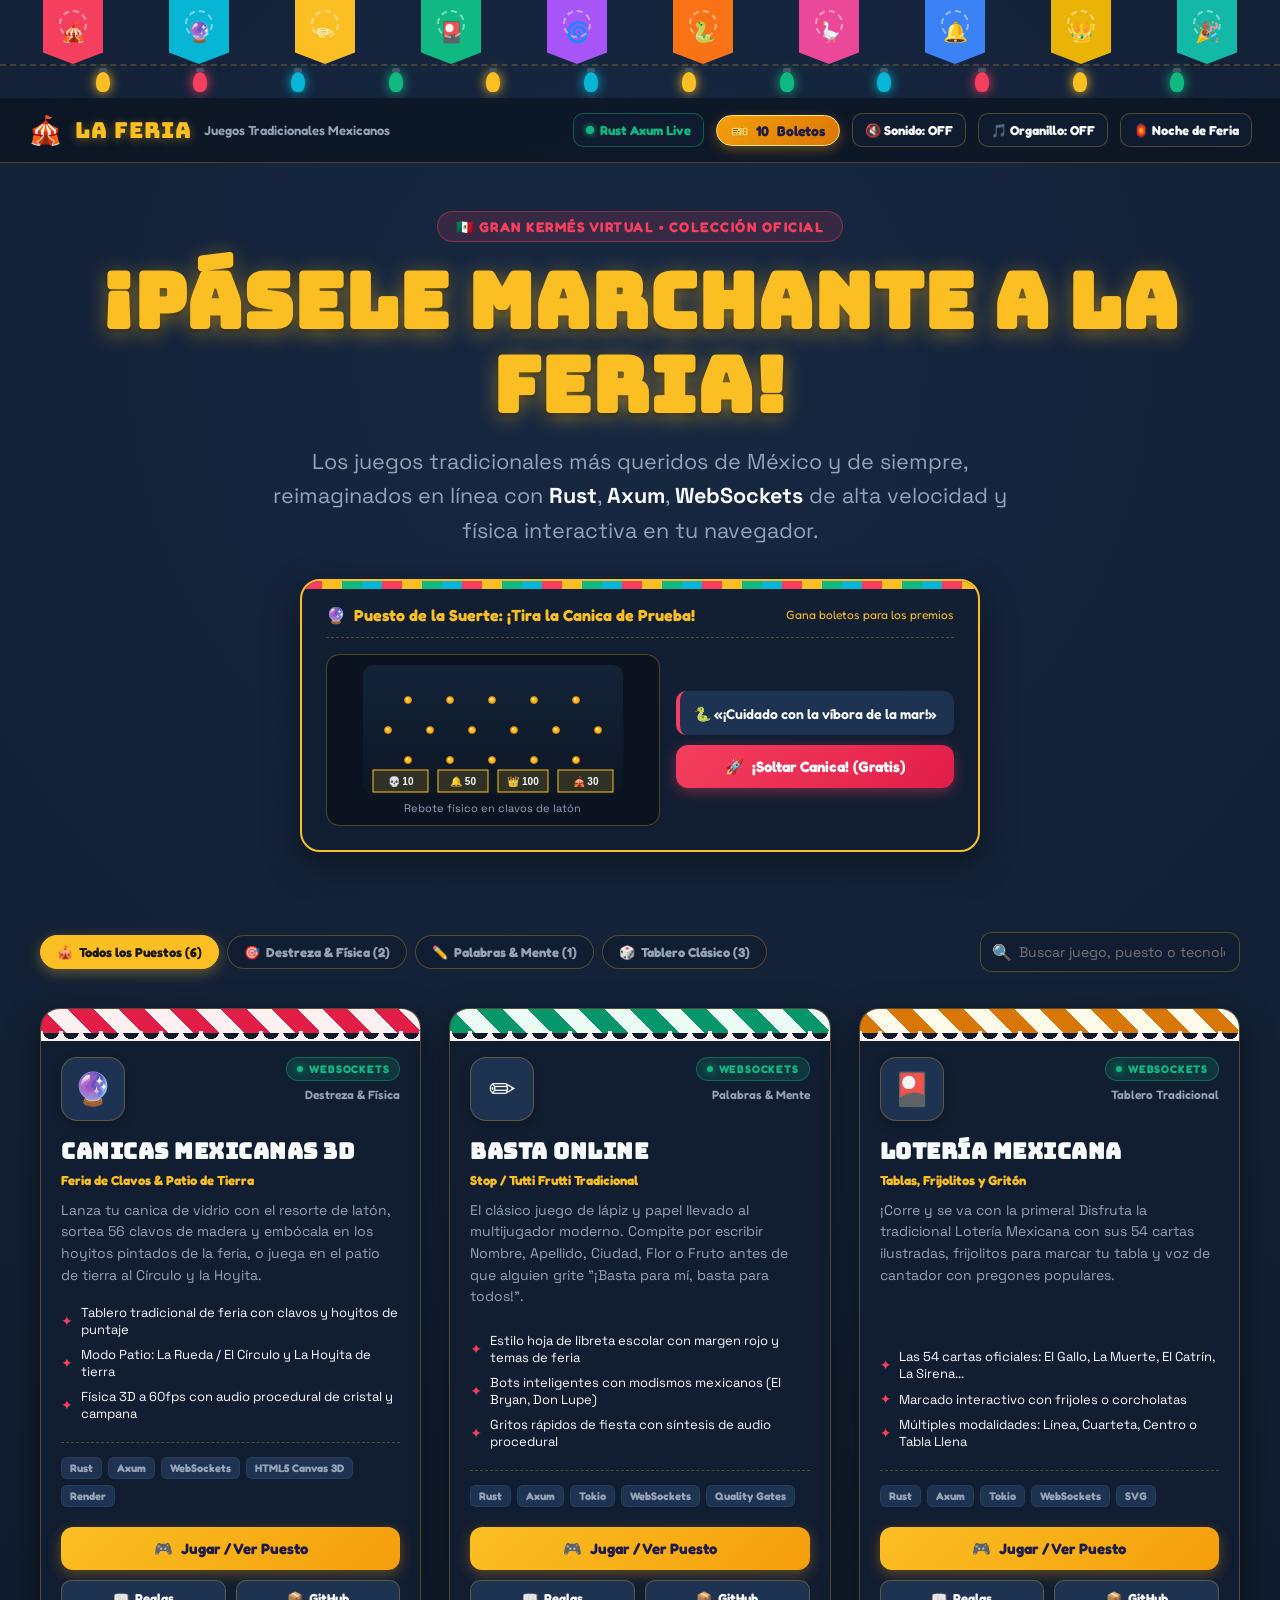
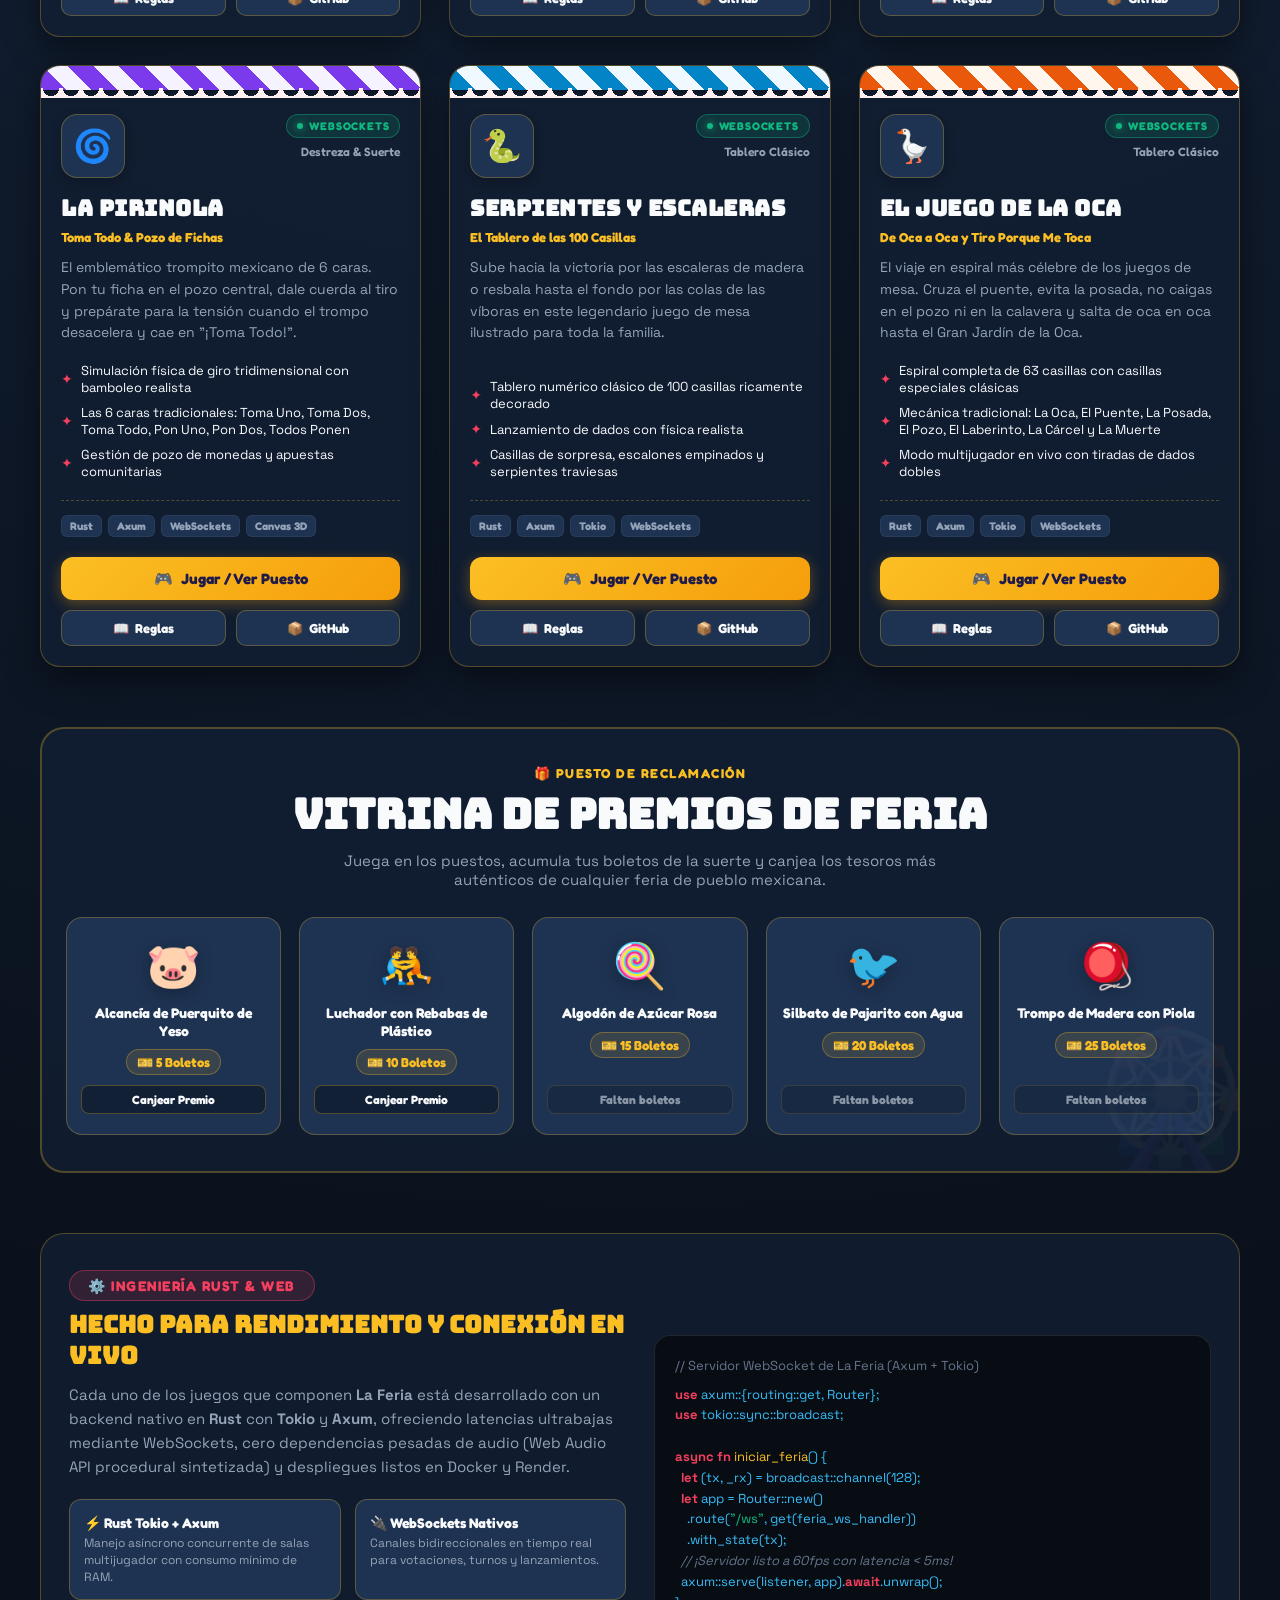
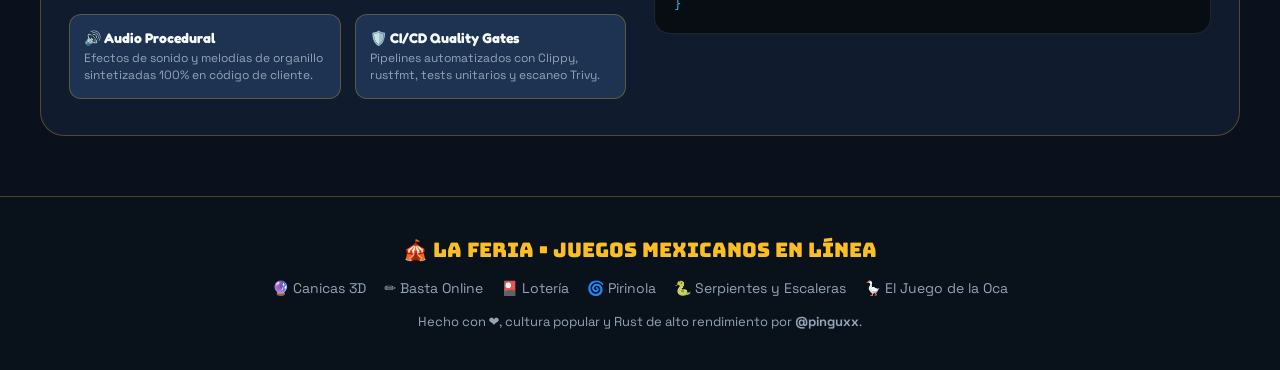
==== public/index.html @ 896f5329 "feat: migrate entire stack to pure Rust (Axum, Tokio, WebSockets) with native bundler, Dockerfile an" ====
<!DOCTYPE html>
<html lang="es" data-theme="noche">
<head>
  <meta charset="UTF-8" />
  <meta name="viewport" content="width=device-width, initial-scale=1.0, maximum-scale=5.0" />
  <meta name="theme-color" content="#0a111c" />
  <meta name="description" content="🎪 La Feria • Colección de juegos tradicionales mexicanos multijugador en línea en Rust y WebSockets: Canicas 3D, Basta Online, Lotería Mexicana, Pirinola, Serpientes y Escaleras y El Juego de la Oca." />
  <title>🎪 La Feria • Juegos Tradicionales Mexicanos Online</title>

  <link rel="preconnect" href="https://fonts.googleapis.com" />
  <link rel="preconnect" href="https://fonts.gstatic.com" crossorigin />
  <link href="https://fonts.googleapis.com/css2?family=Bungee&family=Fredoka:wght@400;500;600;700;800&family=Space+Grotesk:wght@400;500;700&display=swap" rel="stylesheet" />
  <link rel="stylesheet" href="styles.css" />
</head>
<body>

  <!-- Festive Papel Picado Garland -->
  <div class="papel-garland" aria-hidden="true">
    <div class="papel-flag">🎪</div>
    <div class="papel-flag">🔮</div>
    <div class="papel-flag">✏️</div>
    <div class="papel-flag">🎴</div>
    <div class="papel-flag">🌀</div>
    <div class="papel-flag">🐍</div>
    <div class="papel-flag">🪿</div>
    <div class="papel-flag">🔔</div>
    <div class="papel-flag">👑</div>
    <div class="papel-flag">🎉</div>
  </div>

  <!-- Fairground String Lights -->
  <div class="lights-string" aria-hidden="true">
    <div class="light-bulb"></div>
    <div class="light-bulb"></div>
    <div class="light-bulb"></div>
    <div class="light-bulb"></div>
    <div class="light-bulb"></div>
    <div class="light-bulb"></div>
    <div class="light-bulb"></div>
    <div class="light-bulb"></div>
    <div class="light-bulb"></div>
    <div class="light-bulb"></div>
    <div class="light-bulb"></div>
    <div class="light-bulb"></div>
  </div>

  <!-- Navigation Bar -->
  <header class="top-nav">
    <a href="#" class="nav-brand">
      <span class="nav-logo-icon">🎪</span>
      <span class="nav-brand-text">LA FERIA</span>
      <span class="nav-tagline">Juegos Tradicionales Mexicanos</span>
    </a>

    <div class="nav-controls">
      <div class="btn-control" id="activeVisitorsBadge" style="border-color: rgba(16, 185, 129, 0.4); color: var(--accent-green); cursor: default;">
        <span style="display:inline-block; width:8px; height:8px; border-radius:50%; background:var(--accent-green); box-shadow:0 0 6px var(--accent-green);"></span>
        <span id="activeVisitorsText">Rust Axum Live</span>
      </div>
      <div class="ticket-badge" id="navTickets" title="Tus boletos ganados en la feria">
        🎫 <span id="ticketCount">10</span> Boletos
      </div>
      <button class="btn-control" id="btnAudioToggle" title="Activar/Desactivar efectos de sonido">
        🔇 Sonido: OFF
      </button>
      <button class="btn-control" id="btnMusicToggle" title="Tocar música de organillo de feria">
        🎵 Organillo: OFF
      </button>
      <button class="btn-control" id="btnThemeToggle" title="Cambiar tema visual">
        🏮 Noche de Feria
      </button>
    </div>
  </header>

  <!-- Main Content Container -->
  <main class="container">

    <!-- Hero Section -->
    <section class="hero">
      <div class="hero-tag">🇲🇽 Gran Kermés Virtual • Colección Oficial</div>
      <h1 class="hero-title">¡PÁSELE MARCHANTE A LA FERIA!</h1>
      <p class="hero-subtitle">
        Los juegos tradicionales más queridos de México y de siempre, reimaginados en línea con <strong>Rust</strong>, <strong>Axum</strong>, <strong>WebSockets</strong> de alta velocidad y física interactiva en tu navegador.
      </p>

      <!-- Interactive Mini-Booth Widget -->
      <div class="hero-mini-booth">
        <div class="mini-booth-header">
          <div class="mini-booth-title">
            <span>🔮</span> Puesto de la Suerte: ¡Tira la Canica de Prueba!
          </div>
          <div style="font-family: var(--font-accent); font-size: 12px; color: var(--accent-gold);">
            Gana boletos para los premios
          </div>
        </div>

        <div class="mini-booth-content">
          <div class="mini-canvas-container">
            <canvas id="miniFeriaCanvas" width="260" height="130"></canvas>
            <div style="font-size: 11px; color: var(--text-muted); margin-top: 6px;">
              Rebote físico en clavos de latón
            </div>
          </div>

          <div class="mini-booth-actions">
            <div class="mini-booth-phrase" id="miniBoothPhrase">
              🎪 «¡Pásele marchante, pásele a probar suerte!»
            </div>
            <button class="btn-launch-mini" id="btnLaunchMini">
              <span>🚀</span> ¡Soltar Canica! (Gratis)
            </button>
          </div>
        </div>
      </div>
    </section>

    <!-- Filters & Search Section -->
    <section class="filter-section" aria-label="Filtros de juegos">
      <div class="filter-pills">
        <button class="filter-btn active" data-filter="all">
          <span>🎪</span> Todos los Puestos (6)
        </button>
        <button class="filter-btn" data-filter="destreza">
          <span>🎯</span> Destreza & Física (2)
        </button>
        <button class="filter-btn" data-filter="palabras">
          <span>✏️</span> Palabras & Mente (1)
        </button>
        <button class="filter-btn" data-filter="tablero">
          <span>🎲</span> Tablero Clásico (3)
        </button>
      </div>

      <div class="search-box">
        <span class="search-icon">🔍</span>
        <input type="text" id="searchInput" class="search-input" placeholder="Buscar juego, puesto o tecnología..." />
      </div>
    </section>

    <!-- Booths Grid (The 6 Games) -->
    <section id="boothsGrid" class="booths-grid" aria-label="Catálogo de juegos de la feria">
      <!-- Injected by app.js -->
    </section>

    <!-- Prizes Showcase (Vitrina de Premios de la Feria) -->
    <section class="prizes-section" aria-label="Vitrina de premios">
      <div class="section-header">
        <div class="section-tag">🎁 Puesto de Reclamación</div>
        <h2 class="section-title">VITRINA DE PREMIOS DE FERIA</h2>
        <p class="section-desc">
          Juega en los puestos, acumula tus boletos de la suerte y canjea los tesoros más auténticos de cualquier feria de pueblo mexicana.
        </p>
      </div>

      <div id="prizesGrid" class="prizes-grid">
        <!-- Injected by app.js -->
      </div>
    </section>

    <!-- Architecture & Open Source Showcase -->
    <section class="architecture-section" aria-label="Arquitectura de software">
      <div class="arch-info">
        <div class="hero-tag" style="margin-bottom: 8px;">⚙️ Ingeniería Rust & Web</div>
        <h3>Hecho para Rendimiento y Conexión en Vivo</h3>
        <p>
          Cada uno de los juegos que componen <strong>La Feria</strong> está desarrollado con un backend nativo en <strong>Rust</strong> con <strong>Tokio</strong> y <strong>Axum</strong>, ofreciendo latencias ultrabajas mediante WebSockets, cero dependencias pesadas de audio (Web Audio API procedural sintetizada) y despliegues listos en Docker y Render.
        </p>
        <div class="arch-highlights">
          <div class="arch-item">
            <div class="arch-item-title">⚡ Rust Tokio + Axum</div>
            <div class="arch-item-desc">Manejo asíncrono concurrente de salas multijugador con consumo mínimo de RAM.</div>
          </div>
          <div class="arch-item">
            <div class="arch-item-title">🔌 WebSockets Nativos</div>
            <div class="arch-item-desc">Canales bidireccionales en tiempo real para votaciones, turnos y lanzamientos.</div>
          </div>
          <div class="arch-item">
            <div class="arch-item-title">🔊 Audio Procedural</div>
            <div class="arch-item-desc">Efectos de sonido y melodías de organillo sintetizadas 100% en código de cliente.</div>
          </div>
          <div class="arch-item">
            <div class="arch-item-title">🛡️ CI/CD Quality Gates</div>
            <div class="arch-item-desc">Pipelines automatizados con Clippy, rustfmt, tests unitarios y escaneo Trivy.</div>
          </div>
        </div>
      </div>

      <div class="arch-code-preview">
        <div style="color: #64748b; margin-bottom: 8px;">// Servidor WebSocket de La Feria (Axum + Tokio)</div>
        <div><span class="code-keyword">use</span> axum::{routing::get, Router};</div>
        <div><span class="code-keyword">use</span> tokio::sync::broadcast;</div>
        <br />
        <div><span class="code-keyword">async fn</span> <span class="code-fn">iniciar_feria</span>() {</div>
        <div>&nbsp;&nbsp;<span class="code-keyword">let</span> (tx, _rx) = broadcast::channel(128);</div>
        <div>&nbsp;&nbsp;<span class="code-keyword">let</span> app = Router::new()</div>
        <div>&nbsp;&nbsp;&nbsp;&nbsp;.route(<span class="code-string">"/ws"</span>, get(feria_ws_handler))</div>
        <div>&nbsp;&nbsp;&nbsp;&nbsp;.with_state(tx);</div>
        <div>&nbsp;&nbsp;<span class="code-comment">// ¡Servidor listo a 60fps con latencia &lt; 5ms!</span></div>
        <div>&nbsp;&nbsp;axum::serve(listener, app).<span class="code-keyword">await</span>.unwrap();</div>
        <div>}</div>
      </div>
    </section>

  </main>

  <!-- Modal for Rules and Details -->
  <div class="modal-overlay" id="gameModalOverlay" role="dialog" aria-modal="true">
    <div class="modal-container">
      <button class="modal-close-btn" id="modalCloseBtn" aria-label="Cerrar ventana">✕</button>
      <div class="modal-content" id="modalContent">
        <!-- Injected dynamically -->
      </div>
    </div>
  </div>

  <!-- Footer -->
  <footer>
    <div class="footer-content">
      <div class="footer-brand">🎪 LA FERIA • JUEGOS MEXICANOS EN LÍNEA</div>
      <div class="footer-links">
        <a href="https://github.com/pinguxx/canicas" class="footer-link" target="_blank" rel="noopener noreferrer">🔮 Canicas 3D</a>
        <a href="https://github.com/pinguxx/basta" class="footer-link" target="_blank" rel="noopener noreferrer">✏️ Basta Online</a>
        <a href="https://github.com/pinguxx/loteria" class="footer-link" target="_blank" rel="noopener noreferrer">🎴 Lotería</a>
        <a href="https://github.com/pinguxx/pirinola" class="footer-link" target="_blank" rel="noopener noreferrer">🌀 Pirinola</a>
        <a href="https://github.com/pinguxx/shoots_ladders" class="footer-link" target="_blank" rel="noopener noreferrer">🐍 Serpientes y Escaleras</a>
        <a href="https://github.com/pinguxx/oca" class="footer-link" target="_blank" rel="noopener noreferrer">🪿 El Juego de la Oca</a>
      </div>
      <div class="footer-copy">
        Hecho con ❤️, cultura popular y Rust de alto rendimiento por <strong>@pinguxx</strong>.
      </div>
    </div>
  </footer>

  <script src="app.js"></script>
</body>
</html>
---- public/styles.css ----
/* ========================================================================== */
/* 🎪 LA FERIA • JUEGOS TRADICIONALES MEXICANOS • DESIGN SYSTEM               */
/* ========================================================================== */

@import url('https://fonts.googleapis.com/css2?family=Bungee&family=Fredoka:wght@400;500;600;700;800&family=Space+Grotesk:wght@400;500;700&display=swap');

:root,
html[data-theme="noche"] {
  --bg-main: #0a111c;
  --bg-gradient: radial-gradient(circle at 50% 10%, #172842 0%, #0a111c 80%);
  --bg-card: rgba(18, 30, 49, 0.88);
  --bg-card-hover: rgba(26, 43, 70, 0.95);
  --bg-elevated: #1e3352;
  --bg-booth-roof: repeating-linear-gradient(45deg, #e11d48, #e11d48 18px, #fff1f2 18px, #fff1f2 36px);
  --border-card: rgba(251, 191, 36, 0.28);
  --border-bright: #fbbf24;
  --text-main: #f8fafc;
  --text-muted: #94a3b8;
  --text-inverse: #0f172a;
  --accent-gold: #fbbf24;
  --accent-rose: #f43f5e;
  --accent-cyan: #06b6d4;
  --accent-green: #10b981;
  --accent-orange: #f97316;
  --accent-purple: #a855f7;
  --shadow-bulb: 0 0 16px rgba(251, 191, 36, 0.65);
  --shadow-card: 0 12px 36px rgba(0, 0, 0, 0.45);
  --shadow-card-hover: 0 20px 48px rgba(251, 191, 36, 0.25);
  --font-display: 'Bungee', cursive, sans-serif;
  --font-accent: 'Fredoka', sans-serif;
  --font-body: 'Space Grotesk', system-ui, -apple-system, sans-serif;
}

html[data-theme="dia"] {
  --bg-main: #fcf9f2;
  --bg-gradient: radial-gradient(circle at 50% 10%, #fff7ed 0%, #fcf9f2 80%);
  --bg-card: rgba(255, 255, 255, 0.94);
  --bg-card-hover: #ffffff;
  --bg-elevated: #f4ede0;
  --border-card: rgba(234, 88, 12, 0.25);
  --border-bright: #ea580c;
  --text-main: #1e293b;
  --text-muted: #64748b;
  --text-inverse: #f8fafc;
  --accent-gold: #d97706;
  --accent-rose: #e11d48;
  --accent-cyan: #0891b2;
  --accent-green: #059669;
  --accent-orange: #ea580c;
  --accent-purple: #9333ea;
  --shadow-bulb: 0 0 12px rgba(234, 88, 12, 0.4);
  --shadow-card: 0 10px 30px rgba(0, 0, 0, 0.08);
  --shadow-card-hover: 0 18px 40px rgba(234, 88, 12, 0.18);
}

html[data-theme="talavera"] {
  --bg-main: #061325;
  --bg-gradient: radial-gradient(circle at 50% 10%, #0d2850 0%, #061325 80%);
  --bg-card: rgba(10, 29, 58, 0.92);
  --bg-card-hover: rgba(16, 44, 86, 0.96);
  --bg-elevated: #163c72;
  --bg-booth-roof: repeating-linear-gradient(45deg, #1d4ed8, #1d4ed8 18px, #eff6ff 18px, #eff6ff 36px);
  --border-card: rgba(96, 165, 250, 0.35);
  --border-bright: #60a5fa;
  --text-main: #eff6ff;
  --text-muted: #93c5fd;
  --text-inverse: #0b192c;
  --accent-gold: #f59e0b;
  --accent-rose: #f43f5e;
  --accent-cyan: #38bdf8;
  --accent-green: #34d399;
  --accent-orange: #fb923c;
  --accent-purple: #c084fc;
  --shadow-bulb: 0 0 16px rgba(56, 189, 248, 0.6);
  --shadow-card: 0 12px 36px rgba(0, 0, 0, 0.55);
  --shadow-card-hover: 0 20px 48px rgba(56, 189, 248, 0.3);
}

/* Base Styles */
* {
  box-sizing: border-box;
  margin: 0;
  padding: 0;
}

body {
  background: var(--bg-main);
  background-image: var(--bg-gradient);
  color: var(--text-main);
  font-family: var(--font-body);
  min-height: 100vh;
  overflow-x: hidden;
  position: relative;
  transition: background 0.35s ease, color 0.35s ease;
}

/* Papel Picado Garland */
.papel-garland {
  display: flex;
  justify-content: space-around;
  width: 100%;
  overflow: hidden;
  position: relative;
  padding: 0 10px;
  background: transparent;
  z-index: 30;
  border-bottom: 2px dashed rgba(251, 191, 36, 0.2);
}

.papel-flag {
  width: 60px;
  height: 64px;
  clip-path: polygon(0 0, 100% 0, 100% 82%, 50% 100%, 0 82%);
  display: flex;
  align-items: center;
  justify-content: center;
  font-size: 20px;
  box-shadow: 0 4px 10px rgba(0, 0, 0, 0.25);
  transform-origin: top center;
  animation: papelSway 4s ease-in-out infinite alternate;
  position: relative;
}

.papel-flag::after {
  content: '';
  position: absolute;
  top: 10px;
  width: 24px;
  height: 24px;
  border: 2px dashed rgba(255, 255, 255, 0.45);
  border-radius: 50%;
}

.papel-flag:nth-child(1) { background: #f43f5e; animation-delay: 0.1s; }
.papel-flag:nth-child(2) { background: #06b6d4; animation-delay: 0.5s; }
.papel-flag:nth-child(3) { background: #fbbf24; animation-delay: 0.9s; }
.papel-flag:nth-child(4) { background: #10b981; animation-delay: 0.3s; }
.papel-flag:nth-child(5) { background: #a855f7; animation-delay: 0.7s; }
.papel-flag:nth-child(6) { background: #f97316; animation-delay: 0.2s; }
.papel-flag:nth-child(7) { background: #ec4899; animation-delay: 0.6s; }
.papel-flag:nth-child(8) { background: #3b82f6; animation-delay: 1.0s; }
.papel-flag:nth-child(9) { background: #eab308; animation-delay: 0.4s; }
.papel-flag:nth-child(10) { background: #14b8a6; animation-delay: 0.8s; }

@keyframes papelSway {
  0% { transform: rotate(-5deg); }
  50% { transform: rotate(4deg); }
  100% { transform: rotate(-3deg); }
}

/* Lightbulbs String */
.lights-string {
  display: flex;
  justify-content: space-evenly;
  padding: 6px 12px;
  position: relative;
  z-index: 25;
}

.light-bulb {
  width: 14px;
  height: 20px;
  border-radius: 50% 50% 40% 40%;
  position: relative;
  animation: bulbTwinkle 2.5s infinite alternate;
}

.light-bulb::before {
  content: '';
  position: absolute;
  top: -4px;
  left: 3px;
  width: 8px;
  height: 4px;
  background: #475569;
  border-radius: 2px 2px 0 0;
}

.light-bulb:nth-child(odd) {
  background: #fbbf24;
  box-shadow: 0 0 12px #fbbf24;
  animation-delay: 0.2s;
}

.light-bulb:nth-child(even) {
  background: #f43f5e;
  box-shadow: 0 0 12px #f43f5e;
  animation-delay: 0.8s;
}

.light-bulb:nth-child(3n) {
  background: #06b6d4;
  box-shadow: 0 0 12px #06b6d4;
  animation-delay: 1.4s;
}

.light-bulb:nth-child(4n) {
  background: #10b981;
  box-shadow: 0 0 12px #10b981;
  animation-delay: 0.5s;
}

@keyframes bulbTwinkle {
  0%, 100% { opacity: 0.95; filter: brightness(1.2); }
  50% { opacity: 0.65; filter: brightness(0.85); }
}

/* Top Navigation Bar */
.top-nav {
  display: flex;
  align-items: center;
  justify-content: space-between;
  padding: 14px 28px;
  background: rgba(10, 17, 28, 0.65);
  backdrop-filter: blur(14px);
  position: sticky;
  top: 0;
  z-index: 100;
  border-bottom: 1px solid var(--border-card);
}

.nav-brand {
  display: flex;
  align-items: center;
  gap: 12px;
  text-decoration: none;
  color: inherit;
}

.nav-logo-icon {
  font-size: 28px;
  animation: bounceLogo 3s ease infinite;
}

@keyframes bounceLogo {
  0%, 100% { transform: translateY(0); }
  50% { transform: translateY(-3px); }
}

.nav-brand-text {
  font-family: var(--font-display);
  font-size: 22px;
  letter-spacing: 1px;
  color: var(--accent-gold);
  text-shadow: 0 2px 10px rgba(251, 191, 36, 0.4);
}

.nav-tagline {
  font-family: var(--font-accent);
  font-size: 13px;
  font-weight: 600;
  color: var(--text-muted);
  display: none;
}

@media (min-width: 768px) {
  .nav-tagline { display: inline-block; }
}

.nav-controls {
  display: flex;
  align-items: center;
  gap: 12px;
}

/* Tickets Counter Badge */
.ticket-badge {
  display: inline-flex;
  align-items: center;
  gap: 8px;
  background: linear-gradient(135deg, #f59e0b, #d97706);
  color: #1e1b4b;
  font-family: var(--font-accent);
  font-weight: 800;
  font-size: 14px;
  padding: 6px 14px;
  border-radius: 9999px;
  box-shadow: 0 4px 12px rgba(245, 158, 11, 0.35);
  cursor: pointer;
  user-select: none;
  transition: transform 0.2s, box-shadow 0.2s;
  border: 1px solid #fde68a;
}

.ticket-badge:hover {
  transform: scale(1.05);
  box-shadow: 0 6px 16px rgba(245, 158, 11, 0.55);
}

.ticket-badge:active {
  transform: scale(0.96);
}

/* Sound and Theme Buttons */
.btn-control {
  background: var(--bg-card);
  border: 1px solid var(--border-card);
  color: var(--text-main);
  padding: 8px 12px;
  border-radius: 10px;
  cursor: pointer;
  display: flex;
  align-items: center;
  gap: 6px;
  font-family: var(--font-accent);
  font-size: 13px;
  font-weight: 700;
  transition: all 0.2s;
}

.btn-control:hover {
  background: var(--bg-elevated);
  border-color: var(--border-bright);
  color: var(--accent-gold);
}

/* Container */
.container {
  max-width: 1240px;
  margin: 0 auto;
  padding: 0 20px;
}

/* Hero Section */
.hero {
  padding: 48px 20px 40px;
  text-align: center;
  position: relative;
}

.hero-tag {
  display: inline-flex;
  align-items: center;
  gap: 8px;
  background: rgba(244, 63, 94, 0.15);
  border: 1px solid rgba(244, 63, 94, 0.4);
  color: var(--accent-rose);
  font-family: var(--font-accent);
  font-weight: 700;
  font-size: 14px;
  text-transform: uppercase;
  letter-spacing: 1.5px;
  padding: 6px 18px;
  border-radius: 999px;
  margin-bottom: 18px;
}

.hero-title {
  font-family: var(--font-display);
  font-size: clamp(2.4rem, 6vw, 4.8rem);
  line-height: 1.1;
  color: var(--accent-gold);
  text-shadow: 0 4px 20px rgba(251, 191, 36, 0.45), 0 2px 4px rgba(0,0,0,0.8);
  margin-bottom: 16px;
  letter-spacing: 1px;
}

.hero-subtitle {
  font-size: clamp(1.05rem, 2vw, 1.35rem);
  color: var(--text-muted);
  max-width: 760px;
  margin: 0 auto 30px;
  line-height: 1.6;
}

.hero-subtitle strong {
  color: var(--text-main);
}

/* Quick Action / Mini-Booth Hero Widget */
.hero-mini-booth {
  background: var(--bg-card);
  border: 2px solid var(--border-bright);
  border-radius: 20px;
  max-width: 680px;
  margin: 0 auto 40px;
  padding: 24px;
  box-shadow: var(--shadow-card);
  position: relative;
  overflow: hidden;
}

.hero-mini-booth::before {
  content: '';
  position: absolute;
  top: 0;
  left: 0;
  right: 0;
  height: 8px;
  background: repeating-linear-gradient(90deg, #f43f5e, #f43f5e 20px, #fbbf24 20px, #fbbf24 40px, #10b981 40px, #10b981 60px, #06b6d4 60px, #06b6d4 80px);
}

.mini-booth-header {
  display: flex;
  align-items: center;
  justify-content: space-between;
  margin-bottom: 16px;
  padding-bottom: 12px;
  border-bottom: 1px dashed var(--border-card);
}

.mini-booth-title {
  font-family: var(--font-accent);
  font-size: 16px;
  font-weight: 800;
  color: var(--accent-gold);
  display: flex;
  align-items: center;
  gap: 8px;
}

.mini-booth-content {
  display: grid;
  grid-template-columns: 1fr;
  gap: 16px;
  align-items: center;
}

@media (min-width: 640px) {
  .mini-booth-content {
    grid-template-columns: 1.2fr 1fr;
  }
}

.mini-canvas-container {
  background: rgba(0, 0, 0, 0.35);
  border-radius: 14px;
  padding: 10px;
  border: 1px solid var(--border-card);
  position: relative;
  display: flex;
  flex-direction: column;
  align-items: center;
}

#miniFeriaCanvas {
  background: #0f172a;
  border-radius: 10px;
  box-shadow: inset 0 2px 8px rgba(0, 0, 0, 0.6);
  width: 100%;
  max-width: 260px;
  height: 130px;
}

.mini-booth-actions {
  display: flex;
  flex-direction: column;
  gap: 10px;
  text-align: left;
}

.mini-booth-phrase {
  font-family: var(--font-accent);
  font-size: 14px;
  font-weight: 600;
  color: var(--text-main);
  background: var(--bg-elevated);
  padding: 10px 14px;
  border-radius: 10px;
  border-left: 4px solid var(--accent-rose);
  min-height: 44px;
  display: flex;
  align-items: center;
}

.btn-launch-mini {
  background: linear-gradient(135deg, #f43f5e, #e11d48);
  color: #ffffff;
  font-family: var(--font-accent);
  font-weight: 800;
  font-size: 15px;
  padding: 12px 20px;
  border: none;
  border-radius: 12px;
  cursor: pointer;
  display: flex;
  align-items: center;
  justify-content: center;
  gap: 8px;
  box-shadow: 0 4px 14px rgba(244, 63, 94, 0.4);
  transition: all 0.2s;
}

.btn-launch-mini:hover {
  transform: translateY(-2px);
  box-shadow: 0 6px 20px rgba(244, 63, 94, 0.6);
}

.btn-launch-mini:active {
  transform: translateY(1px);
}

/* Category Filters & Search */
.filter-section {
  margin-bottom: 36px;
  display: flex;
  flex-direction: column;
  gap: 16px;
}

@media (min-width: 768px) {
  .filter-section {
    flex-direction: row;
    align-items: center;
    justify-content: space-between;
  }
}

.filter-pills {
  display: flex;
  flex-wrap: wrap;
  gap: 8px;
}

.filter-btn {
  background: var(--bg-card);
  border: 1px solid var(--border-card);
  color: var(--text-muted);
  font-family: var(--font-accent);
  font-size: 13px;
  font-weight: 700;
  padding: 8px 16px;
  border-radius: 999px;
  cursor: pointer;
  transition: all 0.2s;
  display: flex;
  align-items: center;
  gap: 6px;
}

.filter-btn:hover {
  color: var(--text-main);
  border-color: var(--border-bright);
}

.filter-btn.active {
  background: var(--accent-gold);
  border-color: var(--accent-gold);
  color: #1a1608;
  box-shadow: 0 4px 14px rgba(251, 191, 36, 0.35);
}

.search-box {
  position: relative;
  min-width: 260px;
}

.search-input {
  width: 100%;
  background: var(--bg-card);
  border: 1px solid var(--border-card);
  border-radius: 12px;
  padding: 10px 14px 10px 38px;
  color: var(--text-main);
  font-family: var(--font-body);
  font-size: 14px;
  outline: none;
  transition: border-color 0.2s, box-shadow 0.2s;
}

.search-input:focus {
  border-color: var(--accent-gold);
  box-shadow: 0 0 0 3px rgba(251, 191, 36, 0.2);
}

.search-icon {
  position: absolute;
  left: 12px;
  top: 50%;
  transform: translateY(-50%);
  color: var(--text-muted);
  font-size: 16px;
  pointer-events: none;
}

/* Booths / Games Grid */
.booths-grid {
  display: grid;
  grid-template-columns: repeat(auto-fit, minmax(320px, 1fr));
  gap: 28px;
  margin-bottom: 60px;
}

/* Single Game Booth Card */
.booth-card {
  background: var(--bg-card);
  border: 1px solid var(--border-card);
  border-radius: 20px;
  overflow: hidden;
  box-shadow: var(--shadow-card);
  transition: transform 0.3s cubic-bezier(0.34, 1.56, 0.64, 1), box-shadow 0.3s ease, border-color 0.3s ease;
  display: flex;
  flex-direction: column;
  position: relative;
}

.booth-card:hover {
  transform: translateY(-8px);
  border-color: var(--border-bright);
  box-shadow: var(--shadow-card-hover);
}

/* Booth Roof / Awning (Toldo de Feria) */
.booth-roof {
  height: 24px;
  width: 100%;
  background: var(--bg-booth-roof);
  position: relative;
  box-shadow: 0 4px 10px rgba(0, 0, 0, 0.25);
}

.booth-roof-valance {
  position: absolute;
  bottom: -8px;
  left: 0;
  right: 0;
  height: 10px;
  background-image: radial-gradient(circle at 10px 0, transparent 8px, #fff1f2 8px);
  background-size: 20px 10px;
  background-repeat: repeat-x;
}

.booth-card:nth-child(2) .booth-roof {
  background: repeating-linear-gradient(45deg, #059669, #059669 18px, #ecfdf5 18px, #ecfdf5 36px);
}
.booth-card:nth-child(3) .booth-roof {
  background: repeating-linear-gradient(45deg, #d97706, #d97706 18px, #fffbeb 18px, #fffbeb 36px);
}
.booth-card:nth-child(4) .booth-roof {
  background: repeating-linear-gradient(45deg, #7c3aed, #7c3aed 18px, #f5f3ff 18px, #f5f3ff 36px);
}
.booth-card:nth-child(5) .booth-roof {
  background: repeating-linear-gradient(45deg, #0284c7, #0284c7 18px, #f0f9ff 18px, #f0f9ff 36px);
}
.booth-card:nth-child(6) .booth-roof {
  background: repeating-linear-gradient(45deg, #ea580c, #ea580c 18px, #fff7ed 18px, #fff7ed 36px);
}

/* Card Visual Header */
.booth-header {
  padding: 24px 20px 16px;
  display: flex;
  align-items: flex-start;
  justify-content: space-between;
  gap: 12px;
}

.booth-icon-box {
  width: 64px;
  height: 64px;
  border-radius: 16px;
  display: flex;
  align-items: center;
  justify-content: center;
  font-size: 32px;
  background: var(--bg-elevated);
  border: 1px solid var(--border-card);
  box-shadow: 0 4px 12px rgba(0, 0, 0, 0.2);
  flex-shrink: 0;
  transition: transform 0.25s ease;
}

.booth-card:hover .booth-icon-box {
  transform: scale(1.1) rotate(-4deg);
}

.booth-badges {
  display: flex;
  flex-direction: column;
  align-items: flex-end;
  gap: 6px;
}

.badge-live {
  display: inline-flex;
  align-items: center;
  gap: 6px;
  background: rgba(16, 185, 129, 0.15);
  border: 1px solid rgba(16, 185, 129, 0.4);
  color: var(--accent-green);
  font-family: var(--font-accent);
  font-size: 11px;
  font-weight: 800;
  text-transform: uppercase;
  letter-spacing: 0.8px;
  padding: 4px 10px;
  border-radius: 999px;
}

.badge-live::before {
  content: '';
  width: 6px;
  height: 6px;
  border-radius: 50%;
  background: var(--accent-green);
  box-shadow: 0 0 8px var(--accent-green);
  animation: pulseDot 1.8s infinite;
}

@keyframes pulseDot {
  0%, 100% { opacity: 1; transform: scale(1); }
  50% { opacity: 0.4; transform: scale(0.8); }
}

.badge-players {
  font-family: var(--font-accent);
  font-size: 12px;
  font-weight: 600;
  color: var(--text-muted);
}

/* Card Body */
.booth-body {
  padding: 0 20px 20px;
  flex: 1;
  display: flex;
  flex-direction: column;
}

.booth-title {
  font-family: var(--font-display);
  font-size: 22px;
  color: var(--text-main);
  margin-bottom: 6px;
  letter-spacing: 0.5px;
}

.booth-subtitle {
  font-family: var(--font-accent);
  font-size: 13px;
  font-weight: 700;
  color: var(--accent-gold);
  margin-bottom: 12px;
}

.booth-desc {
  font-size: 14px;
  color: var(--text-muted);
  line-height: 1.55;
  margin-bottom: 18px;
  flex: 1;
}

/* Feature Bullets */
.booth-features {
  list-style: none;
  margin-bottom: 20px;
  display: flex;
  flex-direction: column;
  gap: 8px;
}

.booth-features li {
  font-size: 13px;
  color: var(--text-main);
  display: flex;
  align-items: center;
  gap: 8px;
}

.booth-features li span {
  color: var(--accent-rose);
  font-size: 14px;
}

/* Tech Pills */
.booth-tech {
  display: flex;
  flex-wrap: wrap;
  gap: 6px;
  margin-bottom: 20px;
  padding-top: 14px;
  border-top: 1px dashed var(--border-card);
}

.tech-tag {
  background: var(--bg-elevated);
  color: var(--text-muted);
  font-family: var(--font-accent);
  font-size: 11px;
  font-weight: 700;
  padding: 3px 8px;
  border-radius: 6px;
  border: 1px solid rgba(255, 255, 255, 0.05);
}

/* Card Actions */
.booth-actions {
  display: grid;
  grid-template-columns: 1fr 1fr;
  gap: 10px;
}

.btn-primary-play {
  grid-column: span 2;
  background: linear-gradient(135deg, #fbbf24, #f59e0b);
  color: #1e1b4b;
  font-family: var(--font-accent);
  font-size: 15px;
  font-weight: 800;
  text-decoration: none;
  padding: 12px 16px;
  border-radius: 12px;
  text-align: center;
  display: flex;
  align-items: center;
  justify-content: center;
  gap: 8px;
  box-shadow: 0 4px 14px rgba(245, 158, 11, 0.35);
  transition: all 0.2s;
  cursor: pointer;
  border: none;
}

.btn-primary-play:hover {
  transform: translateY(-2px);
  box-shadow: 0 6px 20px rgba(245, 158, 11, 0.55);
}

.btn-secondary {
  background: var(--bg-elevated);
  border: 1px solid var(--border-card);
  color: var(--text-main);
  font-family: var(--font-accent);
  font-size: 13px;
  font-weight: 700;
  text-decoration: none;
  padding: 9px 12px;
  border-radius: 10px;
  text-align: center;
  display: flex;
  align-items: center;
  justify-content: center;
  gap: 6px;
  transition: all 0.2s;
  cursor: pointer;
}

.btn-secondary:hover {
  border-color: var(--border-bright);
  color: var(--accent-gold);
}

/* Prizes Showcase / Vitrina de Premios */
.prizes-section {
  background: var(--bg-card);
  border: 2px solid var(--border-card);
  border-radius: 24px;
  padding: 36px 24px;
  margin-bottom: 60px;
  position: relative;
  overflow: hidden;
}

.prizes-section::before {
  content: '🎡';
  position: absolute;
  right: -20px;
  bottom: -20px;
  font-size: 140px;
  opacity: 0.05;
  pointer-events: none;
}

.section-header {
  text-align: center;
  margin-bottom: 28px;
}

.section-tag {
  font-family: var(--font-accent);
  font-size: 13px;
  font-weight: 800;
  color: var(--accent-gold);
  text-transform: uppercase;
  letter-spacing: 1.5px;
  margin-bottom: 6px;
}

.section-title {
  font-family: var(--font-display);
  font-size: clamp(1.8rem, 4vw, 2.6rem);
  color: var(--text-main);
  margin-bottom: 10px;
}

.section-desc {
  font-size: 15px;
  color: var(--text-muted);
  max-width: 600px;
  margin: 0 auto;
}

.prizes-grid {
  display: grid;
  grid-template-columns: repeat(auto-fit, minmax(190px, 1fr));
  gap: 18px;
}

.prize-card {
  background: var(--bg-elevated);
  border: 1px solid var(--border-card);
  border-radius: 16px;
  padding: 20px 14px;
  text-align: center;
  display: flex;
  flex-direction: column;
  align-items: center;
  gap: 10px;
  transition: transform 0.2s, border-color 0.2s;
}

.prize-card:hover {
  transform: translateY(-4px);
  border-color: var(--accent-gold);
}

.prize-icon {
  font-size: 44px;
  filter: drop-shadow(0 4px 8px rgba(0,0,0,0.3));
}

.prize-name {
  font-family: var(--font-accent);
  font-size: 14px;
  font-weight: 800;
  color: var(--text-main);
  line-height: 1.25;
}

.prize-cost {
  font-family: var(--font-accent);
  font-size: 13px;
  font-weight: 700;
  color: var(--accent-gold);
  background: rgba(251, 191, 36, 0.12);
  padding: 4px 10px;
  border-radius: 999px;
  border: 1px solid rgba(251, 191, 36, 0.3);
}

.btn-redeem {
  margin-top: auto;
  width: 100%;
  background: var(--bg-card);
  border: 1px solid var(--border-card);
  color: var(--text-main);
  font-family: var(--font-accent);
  font-size: 12px;
  font-weight: 700;
  padding: 6px 10px;
  border-radius: 8px;
  cursor: pointer;
  transition: all 0.2s;
}

.btn-redeem:hover:not(:disabled) {
  background: var(--accent-rose);
  border-color: var(--accent-rose);
  color: #ffffff;
}

.btn-redeem:disabled {
  opacity: 0.5;
  cursor: not-allowed;
}

/* Architecture Showcase */
.architecture-section {
  display: grid;
  grid-template-columns: 1fr;
  gap: 28px;
  background: var(--bg-card);
  border: 1px solid var(--border-card);
  border-radius: 24px;
  padding: 36px 28px;
  margin-bottom: 60px;
}

@media (min-width: 768px) {
  .architecture-section {
    grid-template-columns: 1fr 1fr;
    align-items: center;
  }
}

.arch-info h3 {
  font-family: var(--font-display);
  font-size: 24px;
  color: var(--accent-gold);
  margin-bottom: 12px;
}

.arch-info p {
  color: var(--text-muted);
  font-size: 15px;
  line-height: 1.6;
  margin-bottom: 20px;
}

.arch-highlights {
  display: grid;
  grid-template-columns: 1fr 1fr;
  gap: 14px;
}

.arch-item {
  background: var(--bg-elevated);
  border: 1px solid var(--border-card);
  border-radius: 12px;
  padding: 14px;
}

.arch-item-title {
  font-family: var(--font-accent);
  font-weight: 800;
  font-size: 14px;
  color: var(--text-main);
  margin-bottom: 4px;
  display: flex;
  align-items: center;
  gap: 6px;
}

.arch-item-desc {
  font-size: 12px;
  color: var(--text-muted);
  line-height: 1.4;
}

.arch-code-preview {
  background: #080d14;
  border: 1px solid rgba(255, 255, 255, 0.1);
  border-radius: 16px;
  padding: 20px;
  font-family: 'Space Grotesk', monospace;
  font-size: 13px;
  line-height: 1.6;
  color: #38bdf8;
  overflow-x: auto;
}

.code-keyword { color: #f43f5e; font-weight: 700; }
.code-fn { color: #fbbf24; }
.code-string { color: #10b981; }
.code-comment { color: #64748b; font-style: italic; }

/* Modal */
.modal-overlay {
  position: fixed;
  inset: 0;
  background: rgba(0, 0, 0, 0.75);
  backdrop-filter: blur(8px);
  z-index: 999;
  display: none;
  align-items: center;
  justify-content: center;
  padding: 20px;
}

.modal-overlay.active {
  display: flex;
}

.modal-container {
  background: var(--bg-card);
  border: 2px solid var(--border-bright);
  border-radius: 24px;
  width: 100%;
  max-width: 620px;
  max-height: 90vh;
  overflow-y: auto;
  box-shadow: 0 24px 60px rgba(0, 0, 0, 0.6);
  position: relative;
  animation: modalPop 0.3s cubic-bezier(0.34, 1.56, 0.64, 1);
}

@keyframes modalPop {
  0% { transform: scale(0.92); opacity: 0; }
  100% { transform: scale(1); opacity: 1; }
}

.modal-close-btn {
  position: absolute;
  top: 18px;
  right: 18px;
  background: var(--bg-elevated);
  border: 1px solid var(--border-card);
  color: var(--text-muted);
  width: 36px;
  height: 36px;
  border-radius: 50%;
  display: flex;
  align-items: center;
  justify-content: center;
  cursor: pointer;
  font-size: 18px;
  transition: all 0.2s;
  z-index: 10;
}

.modal-close-btn:hover {
  background: var(--accent-rose);
  color: #ffffff;
}

.modal-content {
  padding: 28px;
}

/* Footer */
footer {
  border-top: 1px solid var(--border-card);
  padding: 40px 20px;
  text-align: center;
  background: rgba(10, 17, 28, 0.85);
  margin-top: 40px;
}

.footer-content {
  max-width: 800px;
  margin: 0 auto;
  display: flex;
  flex-direction: column;
  gap: 16px;
  align-items: center;
}

.footer-brand {
  font-family: var(--font-display);
  font-size: 20px;
  color: var(--accent-gold);
}

.footer-links {
  display: flex;
  flex-wrap: wrap;
  gap: 18px;
  justify-content: center;
}

.footer-link {
  color: var(--text-muted);
  text-decoration: none;
  font-size: 14px;
  transition: color 0.2s;
}

.footer-link:hover {
  color: var(--accent-gold);
}

.footer-copy {
  font-size: 13px;
  color: var(--text-muted);
}
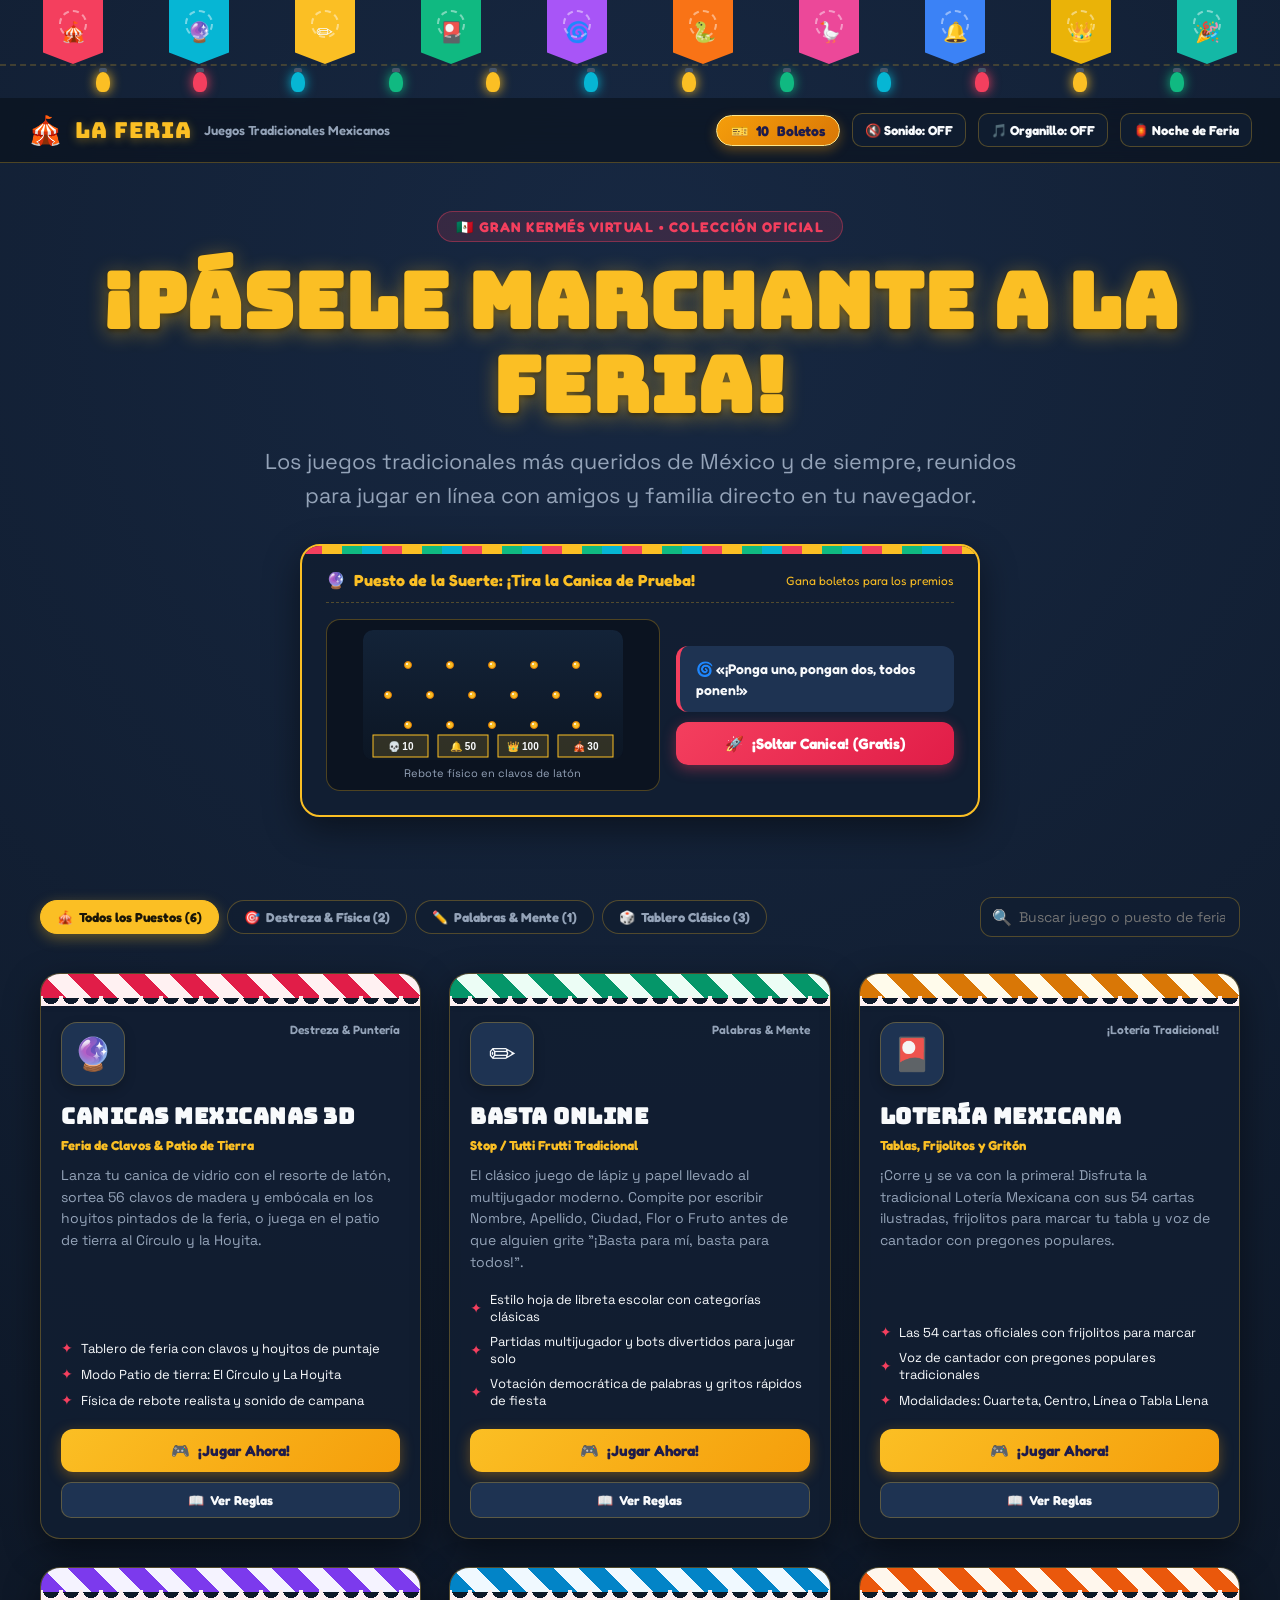
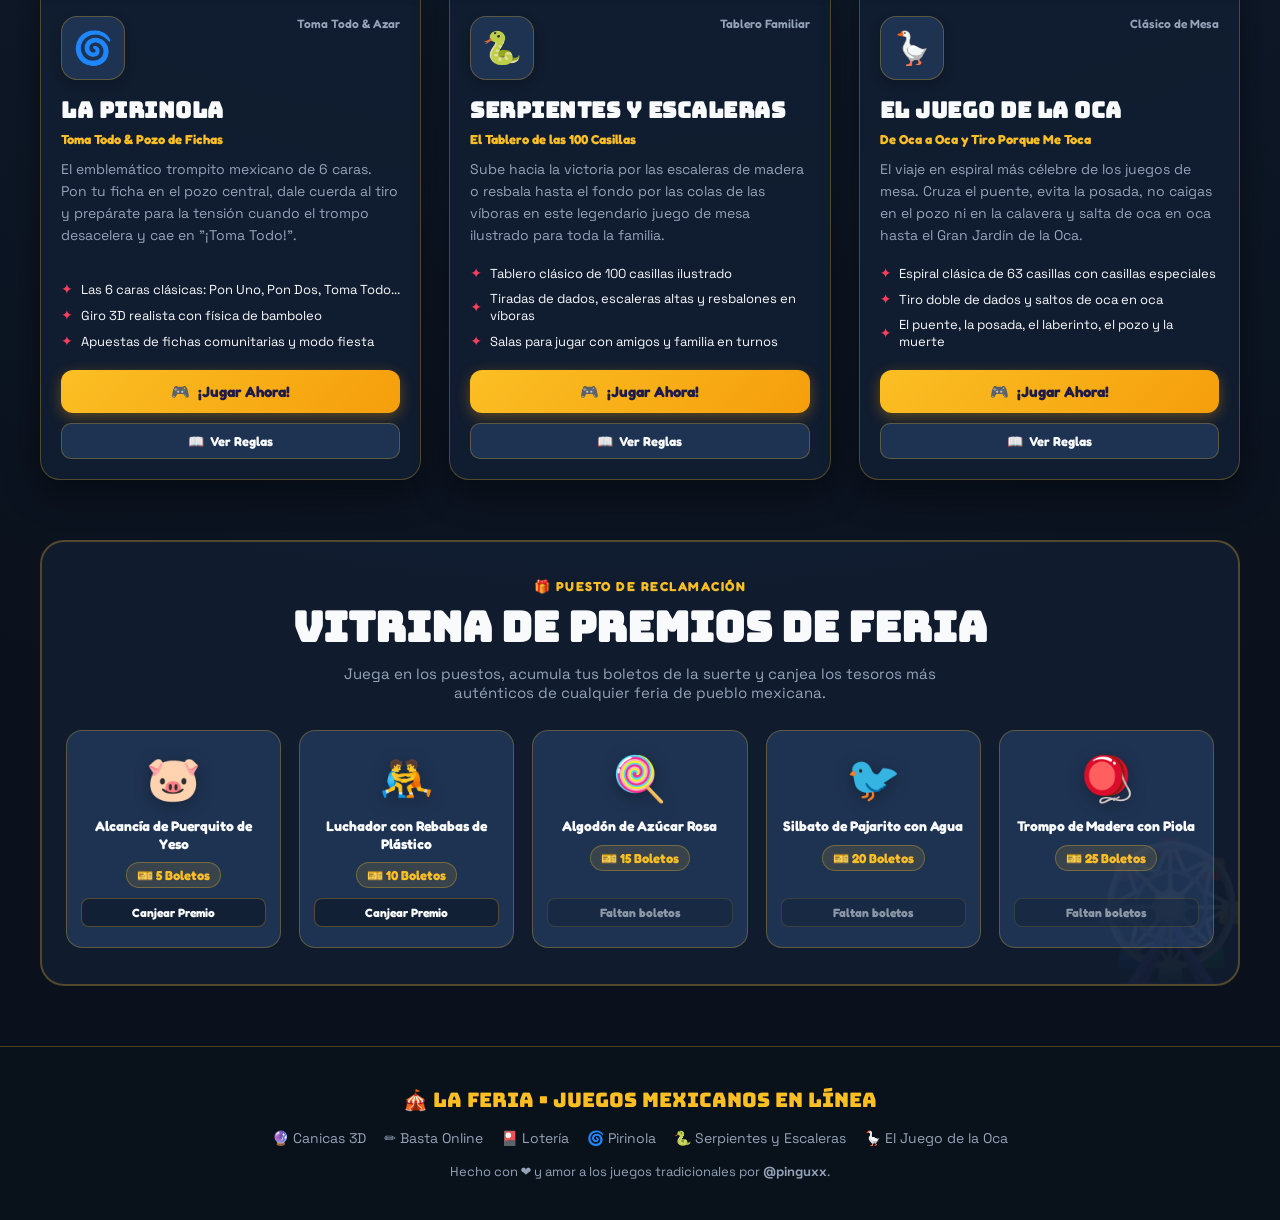
==== commit dfbdb8cc: "fix(ui): clean up technical badges/jargon, fix text layout in mini-booth, and link all games to prod" ====
--- a/public/index.html
+++ b/public/index.html
@@ -4,7 +4,7 @@
   <meta charset="UTF-8" />
   <meta name="viewport" content="width=device-width, initial-scale=1.0, maximum-scale=5.0" />
   <meta name="theme-color" content="#0a111c" />
-  <meta name="description" content="🎪 La Feria • Colección de juegos tradicionales mexicanos multijugador en línea en Rust y WebSockets: Canicas 3D, Basta Online, Lotería Mexicana, Pirinola, Serpientes y Escaleras y El Juego de la Oca." />
+  <meta name="description" content="🎪 La Feria • Colección de juegos tradicionales mexicanos multijugador en línea: Canicas 3D, Basta Online, Lotería Mexicana, Pirinola, Serpientes y Escaleras y El Juego de la Oca." />
   <title>🎪 La Feria • Juegos Tradicionales Mexicanos Online</title>
 
   <link rel="preconnect" href="https://fonts.googleapis.com" />
@@ -53,10 +53,6 @@
     </a>
 
     <div class="nav-controls">
-      <div class="btn-control" id="activeVisitorsBadge" style="border-color: rgba(16, 185, 129, 0.4); color: var(--accent-green); cursor: default;">
-        <span style="display:inline-block; width:8px; height:8px; border-radius:50%; background:var(--accent-green); box-shadow:0 0 6px var(--accent-green);"></span>
-        <span id="activeVisitorsText">Rust Axum Live</span>
-      </div>
       <div class="ticket-badge" id="navTickets" title="Tus boletos ganados en la feria">
         🎫 <span id="ticketCount">10</span> Boletos
       </div>
@@ -80,7 +76,7 @@
       <div class="hero-tag">🇲🇽 Gran Kermés Virtual • Colección Oficial</div>
       <h1 class="hero-title">¡PÁSELE MARCHANTE A LA FERIA!</h1>
       <p class="hero-subtitle">
-        Los juegos tradicionales más queridos de México y de siempre, reimaginados en línea con <strong>Rust</strong>, <strong>Axum</strong>, <strong>WebSockets</strong> de alta velocidad y física interactiva en tu navegador.
+        Los juegos tradicionales más queridos de México y de siempre, reunidos para jugar en línea con amigos y familia directo en tu navegador.
       </p>
 
       <!-- Interactive Mini-Booth Widget -->
@@ -133,7 +129,7 @@
 
       <div class="search-box">
         <span class="search-icon">🔍</span>
-        <input type="text" id="searchInput" class="search-input" placeholder="Buscar juego, puesto o tecnología..." />
+        <input type="text" id="searchInput" class="search-input" placeholder="Buscar juego o puesto de feria..." />
       </div>
     </section>
 
@@ -157,50 +153,6 @@
       </div>
     </section>
 
-    <!-- Architecture & Open Source Showcase -->
-    <section class="architecture-section" aria-label="Arquitectura de software">
-      <div class="arch-info">
-        <div class="hero-tag" style="margin-bottom: 8px;">⚙️ Ingeniería Rust & Web</div>
-        <h3>Hecho para Rendimiento y Conexión en Vivo</h3>
-        <p>
-          Cada uno de los juegos que componen <strong>La Feria</strong> está desarrollado con un backend nativo en <strong>Rust</strong> con <strong>Tokio</strong> y <strong>Axum</strong>, ofreciendo latencias ultrabajas mediante WebSockets, cero dependencias pesadas de audio (Web Audio API procedural sintetizada) y despliegues listos en Docker y Render.
-        </p>
-        <div class="arch-highlights">
-          <div class="arch-item">
-            <div class="arch-item-title">⚡ Rust Tokio + Axum</div>
-            <div class="arch-item-desc">Manejo asíncrono concurrente de salas multijugador con consumo mínimo de RAM.</div>
-          </div>
-          <div class="arch-item">
-            <div class="arch-item-title">🔌 WebSockets Nativos</div>
-            <div class="arch-item-desc">Canales bidireccionales en tiempo real para votaciones, turnos y lanzamientos.</div>
-          </div>
-          <div class="arch-item">
-            <div class="arch-item-title">🔊 Audio Procedural</div>
-            <div class="arch-item-desc">Efectos de sonido y melodías de organillo sintetizadas 100% en código de cliente.</div>
-          </div>
-          <div class="arch-item">
-            <div class="arch-item-title">🛡️ CI/CD Quality Gates</div>
-            <div class="arch-item-desc">Pipelines automatizados con Clippy, rustfmt, tests unitarios y escaneo Trivy.</div>
-          </div>
-        </div>
-      </div>
-
-      <div class="arch-code-preview">
-        <div style="color: #64748b; margin-bottom: 8px;">// Servidor WebSocket de La Feria (Axum + Tokio)</div>
-        <div><span class="code-keyword">use</span> axum::{routing::get, Router};</div>
-        <div><span class="code-keyword">use</span> tokio::sync::broadcast;</div>
-        <br />
-        <div><span class="code-keyword">async fn</span> <span class="code-fn">iniciar_feria</span>() {</div>
-        <div>&nbsp;&nbsp;<span class="code-keyword">let</span> (tx, _rx) = broadcast::channel(128);</div>
-        <div>&nbsp;&nbsp;<span class="code-keyword">let</span> app = Router::new()</div>
-        <div>&nbsp;&nbsp;&nbsp;&nbsp;.route(<span class="code-string">"/ws"</span>, get(feria_ws_handler))</div>
-        <div>&nbsp;&nbsp;&nbsp;&nbsp;.with_state(tx);</div>
-        <div>&nbsp;&nbsp;<span class="code-comment">// ¡Servidor listo a 60fps con latencia &lt; 5ms!</span></div>
-        <div>&nbsp;&nbsp;axum::serve(listener, app).<span class="code-keyword">await</span>.unwrap();</div>
-        <div>}</div>
-      </div>
-    </section>
-
   </main>
 
   <!-- Modal for Rules and Details -->
@@ -218,15 +170,15 @@
     <div class="footer-content">
       <div class="footer-brand">🎪 LA FERIA • JUEGOS MEXICANOS EN LÍNEA</div>
       <div class="footer-links">
-        <a href="https://github.com/pinguxx/canicas" class="footer-link" target="_blank" rel="noopener noreferrer">🔮 Canicas 3D</a>
-        <a href="https://github.com/pinguxx/basta" class="footer-link" target="_blank" rel="noopener noreferrer">✏️ Basta Online</a>
-        <a href="https://github.com/pinguxx/loteria" class="footer-link" target="_blank" rel="noopener noreferrer">🎴 Lotería</a>
-        <a href="https://github.com/pinguxx/pirinola" class="footer-link" target="_blank" rel="noopener noreferrer">🌀 Pirinola</a>
-        <a href="https://github.com/pinguxx/shoots_ladders" class="footer-link" target="_blank" rel="noopener noreferrer">🐍 Serpientes y Escaleras</a>
-        <a href="https://github.com/pinguxx/oca" class="footer-link" target="_blank" rel="noopener noreferrer">🪿 El Juego de la Oca</a>
+        <a href="https://canicas.onrender.com" class="footer-link" target="_blank" rel="noopener noreferrer">🔮 Canicas 3D</a>
+        <a href="https://basta-azbj.onrender.com" class="footer-link" target="_blank" rel="noopener noreferrer">✏️ Basta Online</a>
+        <a href="https://loteria-zhet.onrender.com" class="footer-link" target="_blank" rel="noopener noreferrer">🎴 Lotería</a>
+        <a href="https://pirinola.onrender.com" class="footer-link" target="_blank" rel="noopener noreferrer">🌀 Pirinola</a>
+        <a href="https://shoots-ladders.onrender.com" class="footer-link" target="_blank" rel="noopener noreferrer">🐍 Serpientes y Escaleras</a>
+        <a href="https://oca-ox87.onrender.com" class="footer-link" target="_blank" rel="noopener noreferrer">🪿 El Juego de la Oca</a>
       </div>
       <div class="footer-copy">
-        Hecho con ❤️, cultura popular y Rust de alto rendimiento por <strong>@pinguxx</strong>.
+        Hecho con ❤️ y amor a los juegos tradicionales por <strong>@pinguxx</strong>.
       </div>
     </div>
   </footer>
--- a/public/styles.css
+++ b/public/styles.css
@@ -455,12 +455,18 @@
   font-weight: 600;
   color: var(--text-main);
   background: var(--bg-elevated);
-  padding: 10px 14px;
-  border-radius: 10px;
+  padding: 12px 16px;
+  border-radius: 12px;
   border-left: 4px solid var(--accent-rose);
-  min-height: 44px;
-  display: flex;
-  align-items: center;
+  min-height: 48px;
+  display: block;
+  line-height: 1.5;
+  text-align: left;
+}
+
+.mini-booth-phrase strong {
+  color: var(--accent-gold);
+  font-weight: 800;
 }
 
 .btn-launch-mini {
@@ -786,13 +792,14 @@
 
 /* Card Actions */
 .booth-actions {
-  display: grid;
-  grid-template-columns: 1fr 1fr;
+  display: flex;
+  flex-direction: column;
   gap: 10px;
+  margin-top: auto;
 }
 
 .btn-primary-play {
-  grid-column: span 2;
+  width: 100%;
   background: linear-gradient(135deg, #fbbf24, #f59e0b);
   color: #1e1b4b;
   font-family: var(--font-accent);
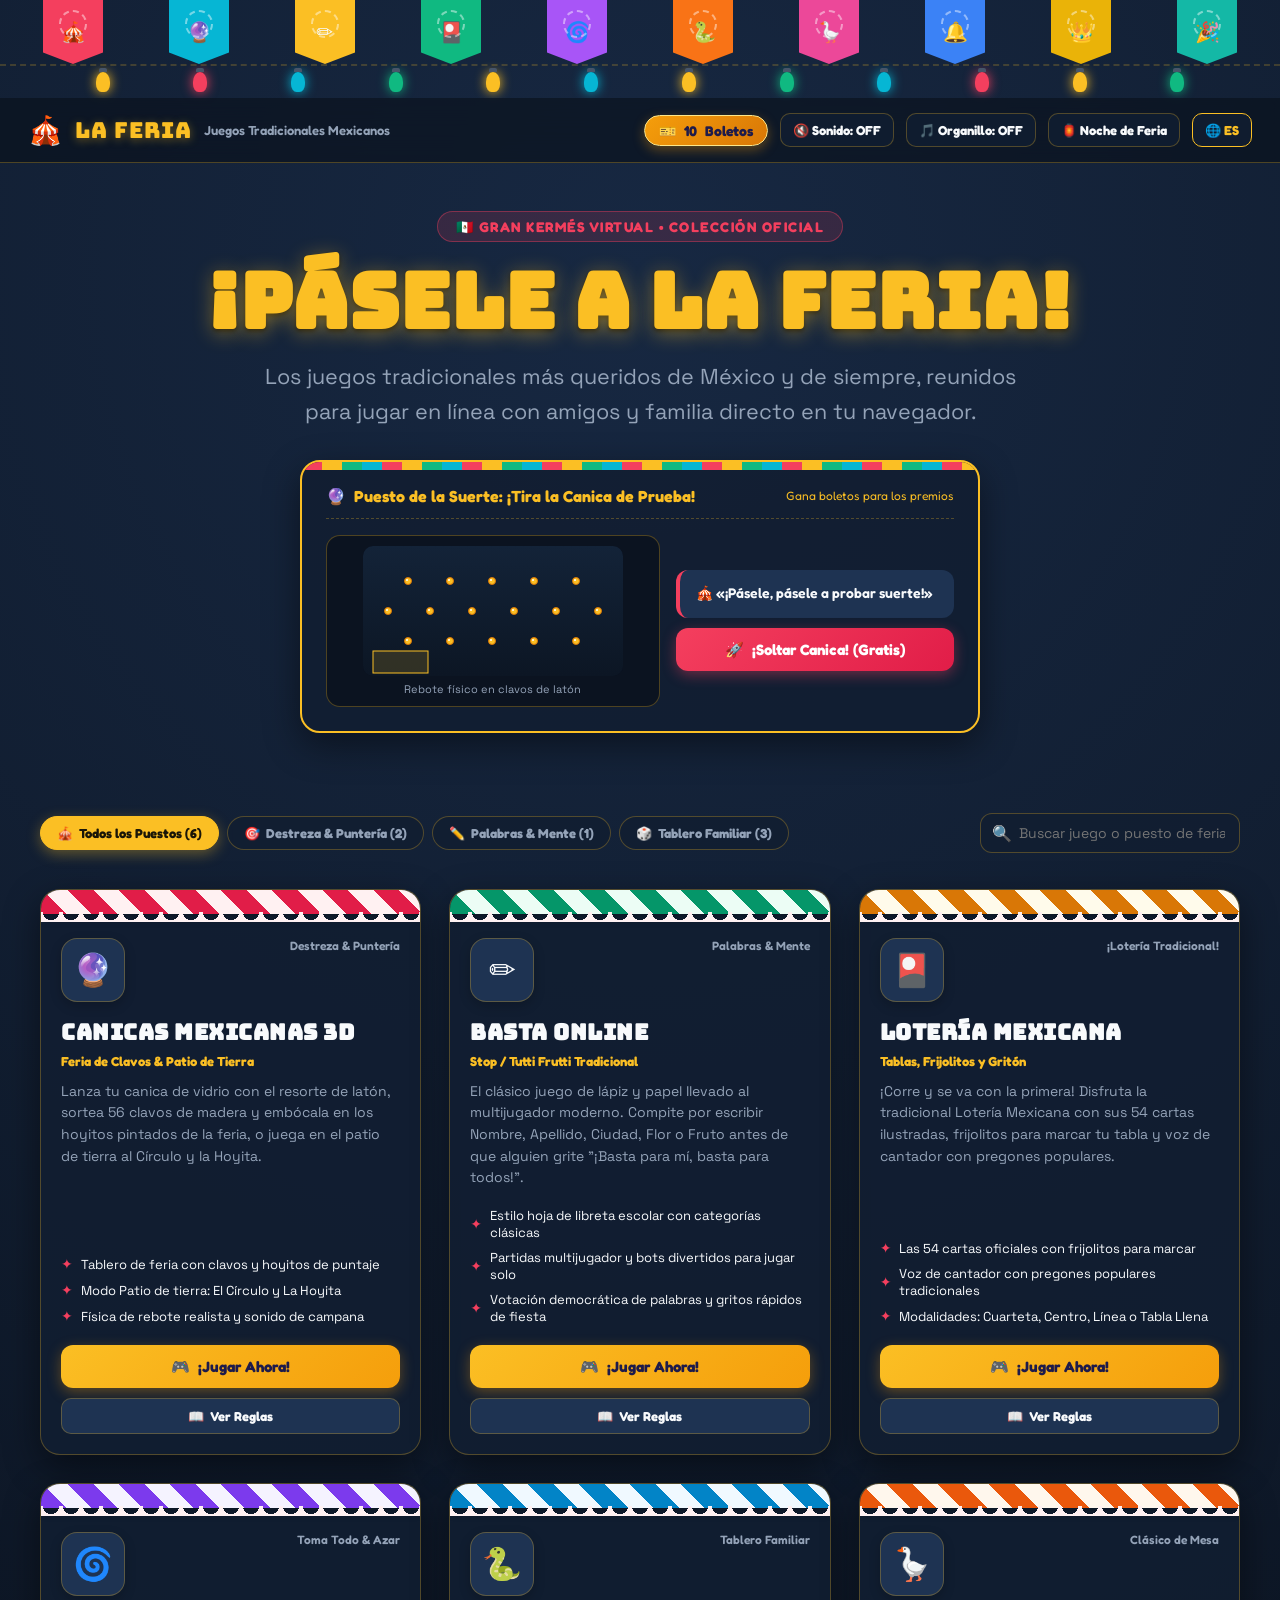
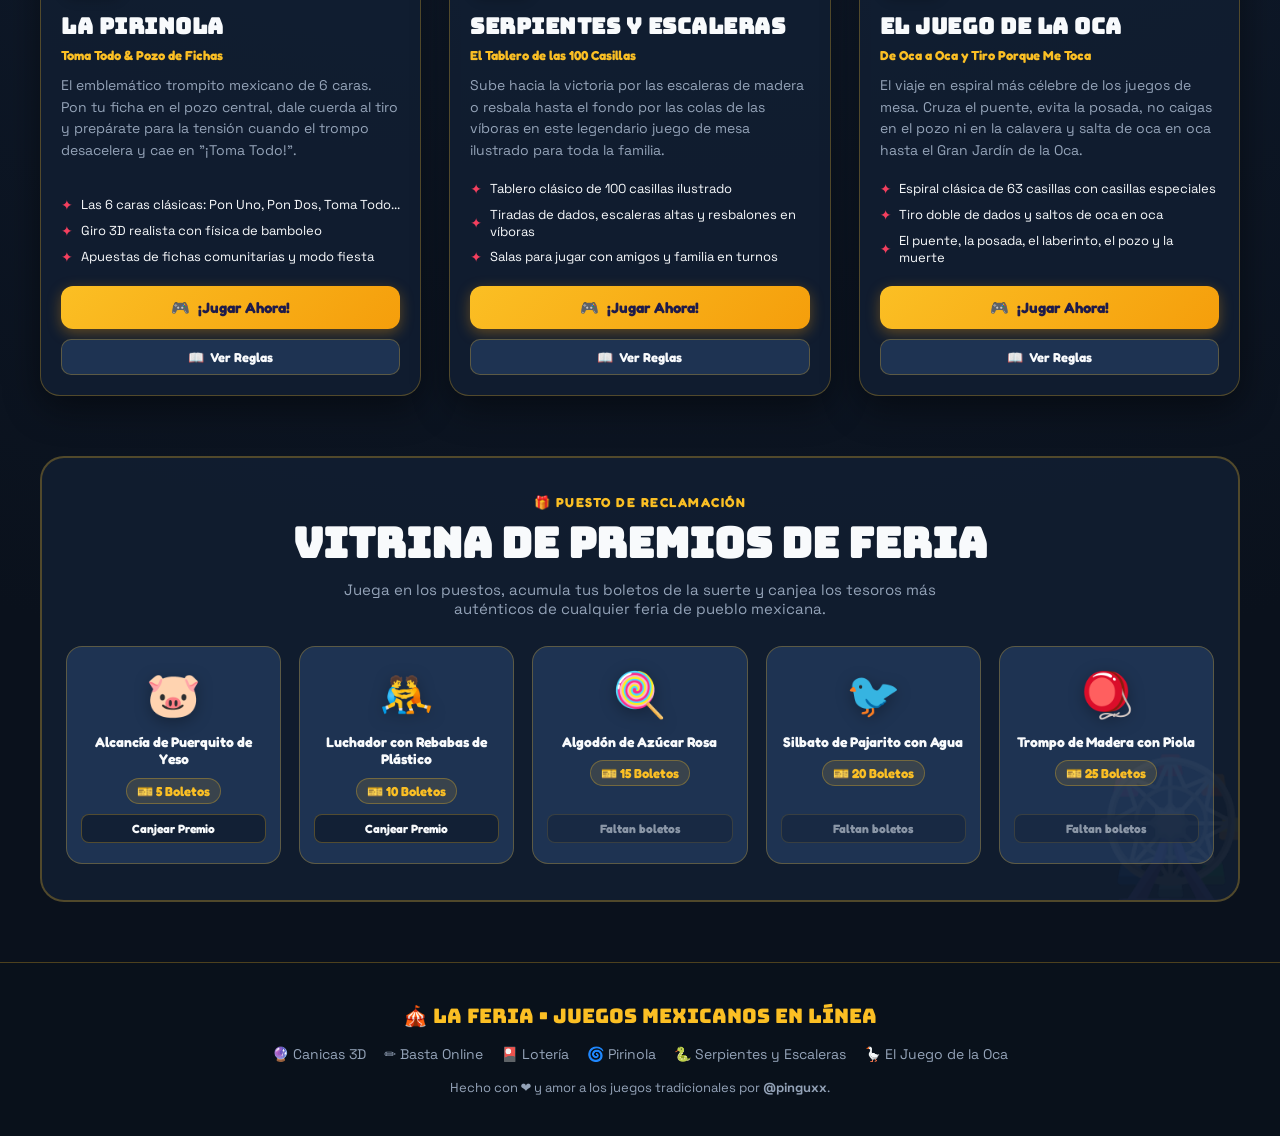
==== commit 8144ac02: "feat(i18n): add ES/EN language toggle and remove marchante from hero title" ====
--- a/public/index.html
+++ b/public/index.html
@@ -49,21 +49,24 @@
     <a href="#" class="nav-brand">
       <span class="nav-logo-icon">🎪</span>
       <span class="nav-brand-text">LA FERIA</span>
-      <span class="nav-tagline">Juegos Tradicionales Mexicanos</span>
+      <span class="nav-tagline" id="navTagline">Juegos Tradicionales Mexicanos</span>
     </a>
 
     <div class="nav-controls">
-      <div class="ticket-badge" id="navTickets" title="Tus boletos ganados en la feria">
-        🎫 <span id="ticketCount">10</span> Boletos
+      <div class="ticket-badge" id="navTickets" title="Tus boletos ganados en la feria / Your earned tickets">
+        🎫 <span id="ticketCount">10</span> <span id="ticketWord">Boletos</span>
       </div>
-      <button class="btn-control" id="btnAudioToggle" title="Activar/Desactivar efectos de sonido">
+      <button class="btn-control" id="btnAudioToggle" title="Activar/Desactivar efectos de sonido / Toggle sound effects">
         🔇 Sonido: OFF
       </button>
-      <button class="btn-control" id="btnMusicToggle" title="Tocar música de organillo de feria">
+      <button class="btn-control" id="btnMusicToggle" title="Tocar música de organillo de feria / Play carousel music">
         🎵 Organillo: OFF
       </button>
-      <button class="btn-control" id="btnThemeToggle" title="Cambiar tema visual">
+      <button class="btn-control" id="btnThemeToggle" title="Cambiar tema visual / Change visual theme">
         🏮 Noche de Feria
+      </button>
+      <button class="btn-control" id="btnLangToggle" title="Cambiar idioma / Switch language" style="border-color: var(--accent-gold); color: var(--accent-gold); font-weight: 800;">
+        🌐 ES
       </button>
     </div>
   </header>
@@ -73,19 +76,19 @@
 
     <!-- Hero Section -->
     <section class="hero">
-      <div class="hero-tag">🇲🇽 Gran Kermés Virtual • Colección Oficial</div>
-      <h1 class="hero-title">¡PÁSELE MARCHANTE A LA FERIA!</h1>
-      <p class="hero-subtitle">
+      <div class="hero-tag" id="heroTag">🇲🇽 Gran Kermés Virtual • Colección Oficial</div>
+      <h1 class="hero-title" id="heroTitle">¡PÁSELE A LA FERIA!</h1>
+      <p class="hero-subtitle" id="heroSubtitle">
         Los juegos tradicionales más queridos de México y de siempre, reunidos para jugar en línea con amigos y familia directo en tu navegador.
       </p>
 
       <!-- Interactive Mini-Booth Widget -->
       <div class="hero-mini-booth">
         <div class="mini-booth-header">
-          <div class="mini-booth-title">
+          <div class="mini-booth-title" id="miniBoothTitle">
             <span>🔮</span> Puesto de la Suerte: ¡Tira la Canica de Prueba!
           </div>
-          <div style="font-family: var(--font-accent); font-size: 12px; color: var(--accent-gold);">
+          <div id="miniBoothSub" style="font-family: var(--font-accent); font-size: 12px; color: var(--accent-gold);">
             Gana boletos para los premios
           </div>
         </div>
@@ -93,17 +96,17 @@
         <div class="mini-booth-content">
           <div class="mini-canvas-container">
             <canvas id="miniFeriaCanvas" width="260" height="130"></canvas>
-            <div style="font-size: 11px; color: var(--text-muted); margin-top: 6px;">
+            <div id="miniCanvasNote" style="font-size: 11px; color: var(--text-muted); margin-top: 6px;">
               Rebote físico en clavos de latón
             </div>
           </div>
 
           <div class="mini-booth-actions">
             <div class="mini-booth-phrase" id="miniBoothPhrase">
-              🎪 «¡Pásele marchante, pásele a probar suerte!»
+              🎪 «¡Pásele, pásele a probar suerte!»
             </div>
             <button class="btn-launch-mini" id="btnLaunchMini">
-              <span>🚀</span> ¡Soltar Canica! (Gratis)
+              <span>🚀</span> <span id="btnLaunchText">¡Soltar Canica! (Gratis)</span>
             </button>
           </div>
         </div>
@@ -113,17 +116,17 @@
     <!-- Filters & Search Section -->
     <section class="filter-section" aria-label="Filtros de juegos">
       <div class="filter-pills">
-        <button class="filter-btn active" data-filter="all">
+        <button class="filter-btn active" data-filter="all" id="filterBtnAll">
           <span>🎪</span> Todos los Puestos (6)
         </button>
-        <button class="filter-btn" data-filter="destreza">
-          <span>🎯</span> Destreza & Física (2)
+        <button class="filter-btn" data-filter="destreza" id="filterBtnDestreza">
+          <span>🎯</span> Destreza & Puntería (2)
         </button>
-        <button class="filter-btn" data-filter="palabras">
+        <button class="filter-btn" data-filter="palabras" id="filterBtnPalabras">
           <span>✏️</span> Palabras & Mente (1)
         </button>
-        <button class="filter-btn" data-filter="tablero">
-          <span>🎲</span> Tablero Clásico (3)
+        <button class="filter-btn" data-filter="tablero" id="filterBtnTablero">
+          <span>🎲</span> Tablero Familiar (3)
         </button>
       </div>
 
@@ -141,9 +144,9 @@
     <!-- Prizes Showcase (Vitrina de Premios de la Feria) -->
     <section class="prizes-section" aria-label="Vitrina de premios">
       <div class="section-header">
-        <div class="section-tag">🎁 Puesto de Reclamación</div>
-        <h2 class="section-title">VITRINA DE PREMIOS DE FERIA</h2>
-        <p class="section-desc">
+        <div class="section-tag" id="prizesSectionTag">🎁 Puesto de Reclamación</div>
+        <h2 class="section-title" id="prizesSectionTitle">VITRINA DE PREMIOS DE FERIA</h2>
+        <p class="section-desc" id="prizesSectionDesc">
           Juega en los puestos, acumula tus boletos de la suerte y canjea los tesoros más auténticos de cualquier feria de pueblo mexicana.
         </p>
       </div>
@@ -168,7 +171,7 @@
   <!-- Footer -->
   <footer>
     <div class="footer-content">
-      <div class="footer-brand">🎪 LA FERIA • JUEGOS MEXICANOS EN LÍNEA</div>
+      <div class="footer-brand" id="footerBrand">🎪 LA FERIA • JUEGOS MEXICANOS EN LÍNEA</div>
       <div class="footer-links">
         <a href="https://canicas.onrender.com" class="footer-link" target="_blank" rel="noopener noreferrer">🔮 Canicas 3D</a>
         <a href="https://basta-azbj.onrender.com" class="footer-link" target="_blank" rel="noopener noreferrer">✏️ Basta Online</a>
@@ -177,7 +180,7 @@
         <a href="https://shoots-ladders.onrender.com" class="footer-link" target="_blank" rel="noopener noreferrer">🐍 Serpientes y Escaleras</a>
         <a href="https://oca-ox87.onrender.com" class="footer-link" target="_blank" rel="noopener noreferrer">🪿 El Juego de la Oca</a>
       </div>
-      <div class="footer-copy">
+      <div class="footer-copy" id="footerCopy">
         Hecho con ❤️ y amor a los juegos tradicionales por <strong>@pinguxx</strong>.
       </div>
     </div>
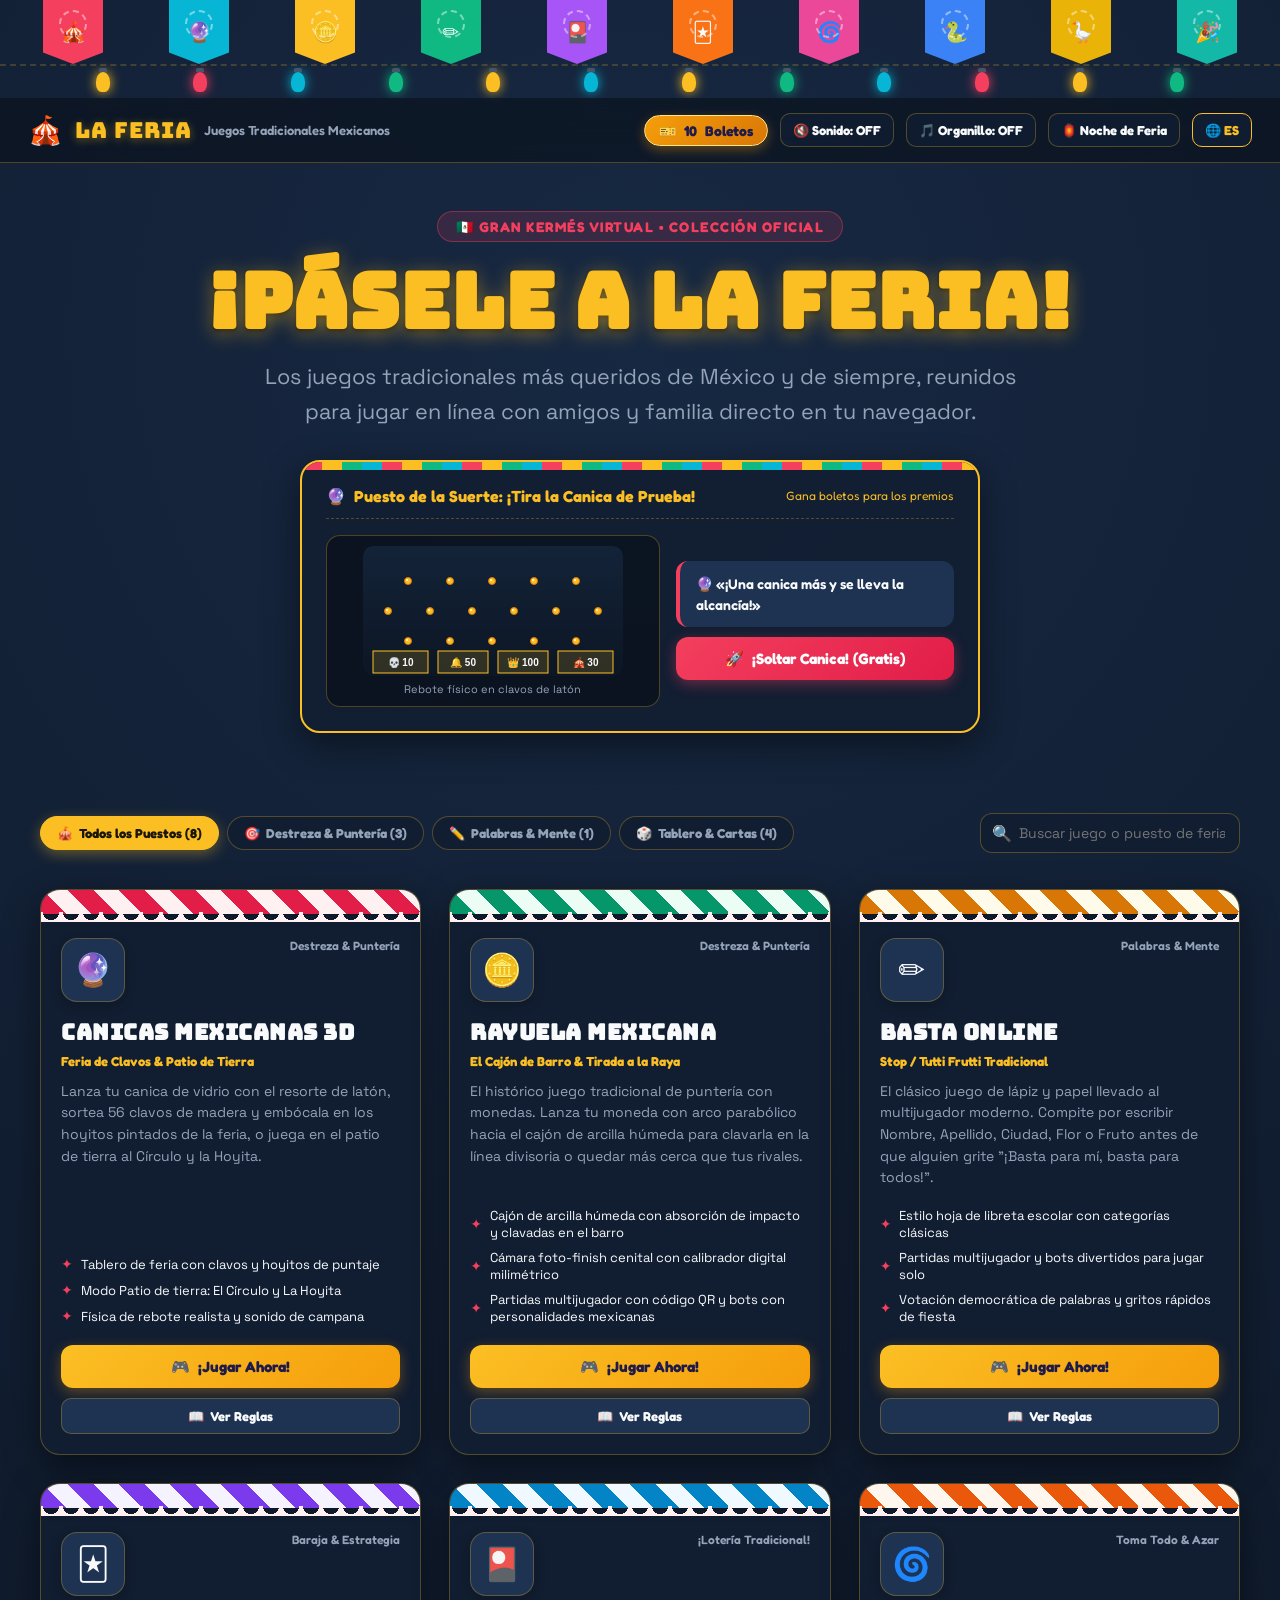
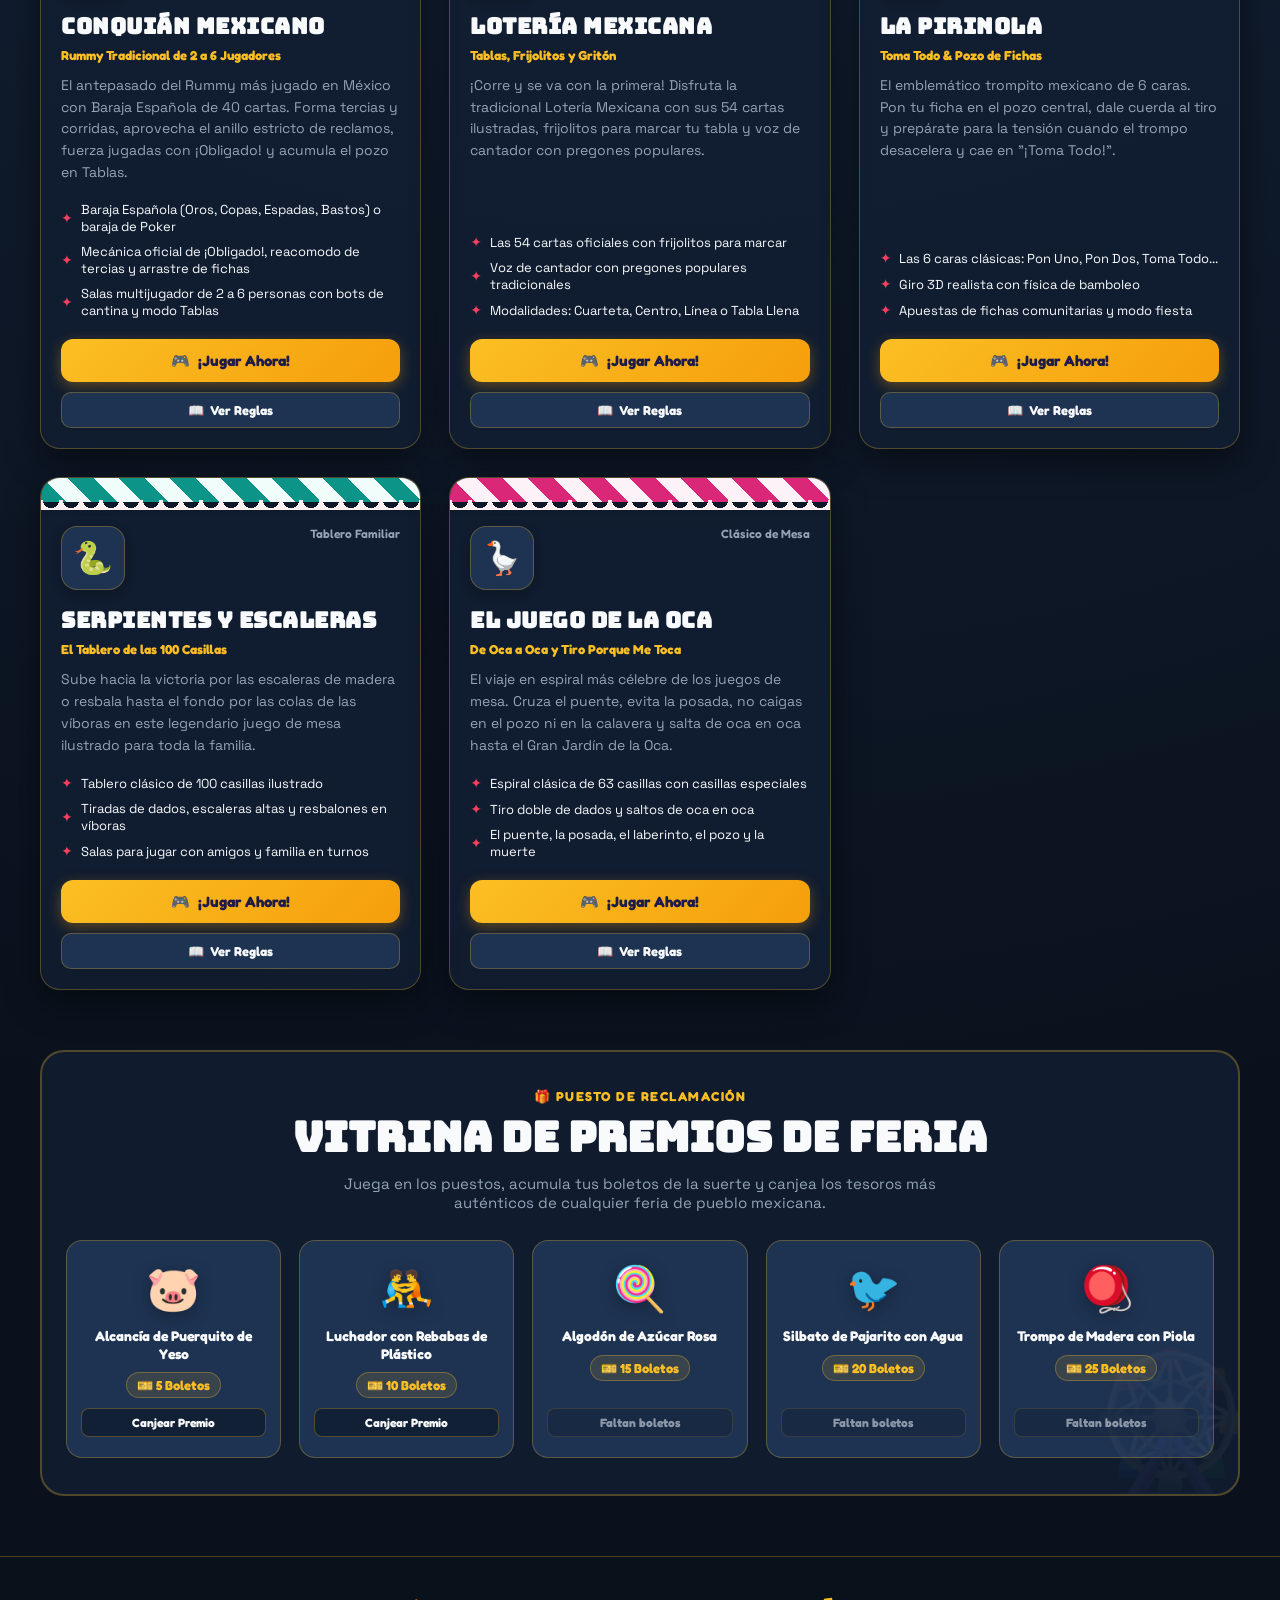
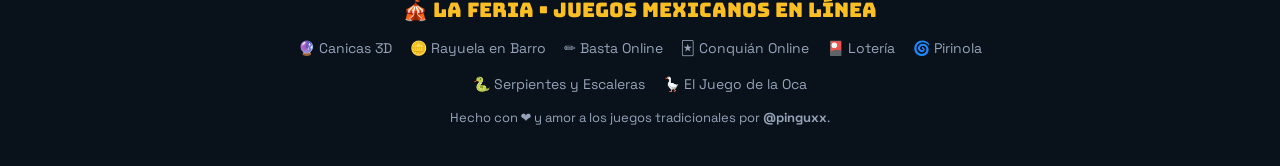
==== commit 125c7b25: "feat(catalog): add Rayuela Mexicana and Conquián to La Feria game suite" ====
--- a/public/index.html
+++ b/public/index.html
@@ -18,13 +18,13 @@
   <div class="papel-garland" aria-hidden="true">
     <div class="papel-flag">🎪</div>
     <div class="papel-flag">🔮</div>
+    <div class="papel-flag">🪙</div>
     <div class="papel-flag">✏️</div>
     <div class="papel-flag">🎴</div>
+    <div class="papel-flag">🃏</div>
     <div class="papel-flag">🌀</div>
     <div class="papel-flag">🐍</div>
     <div class="papel-flag">🪿</div>
-    <div class="papel-flag">🔔</div>
-    <div class="papel-flag">👑</div>
     <div class="papel-flag">🎉</div>
   </div>
 
@@ -117,16 +117,16 @@
     <section class="filter-section" aria-label="Filtros de juegos">
       <div class="filter-pills">
         <button class="filter-btn active" data-filter="all" id="filterBtnAll">
-          <span>🎪</span> Todos los Puestos (6)
+          <span>🎪</span> Todos los Puestos (8)
         </button>
         <button class="filter-btn" data-filter="destreza" id="filterBtnDestreza">
-          <span>🎯</span> Destreza & Puntería (2)
+          <span>🎯</span> Destreza & Puntería (3)
         </button>
         <button class="filter-btn" data-filter="palabras" id="filterBtnPalabras">
           <span>✏️</span> Palabras & Mente (1)
         </button>
         <button class="filter-btn" data-filter="tablero" id="filterBtnTablero">
-          <span>🎲</span> Tablero Familiar (3)
+          <span>🎲</span> Tablero & Cartas (4)
         </button>
       </div>
 
@@ -136,7 +136,7 @@
       </div>
     </section>
 
-    <!-- Booths Grid (The 6 Games) -->
+    <!-- Booths Grid (The 8 Games) -->
     <section id="boothsGrid" class="booths-grid" aria-label="Catálogo de juegos de la feria">
       <!-- Injected by app.js -->
     </section>
@@ -174,7 +174,9 @@
       <div class="footer-brand" id="footerBrand">🎪 LA FERIA • JUEGOS MEXICANOS EN LÍNEA</div>
       <div class="footer-links">
         <a href="https://canicas.onrender.com" class="footer-link" target="_blank" rel="noopener noreferrer">🔮 Canicas 3D</a>
+        <a href="https://rayuela-tgrr.onrender.com" class="footer-link" target="_blank" rel="noopener noreferrer">🪙 Rayuela en Barro</a>
         <a href="https://basta-azbj.onrender.com" class="footer-link" target="_blank" rel="noopener noreferrer">✏️ Basta Online</a>
+        <a href="https://conquian-31gh.onrender.com" class="footer-link" target="_blank" rel="noopener noreferrer">🃏 Conquián Online</a>
         <a href="https://loteria-zhet.onrender.com" class="footer-link" target="_blank" rel="noopener noreferrer">🎴 Lotería</a>
         <a href="https://pirinola.onrender.com" class="footer-link" target="_blank" rel="noopener noreferrer">🌀 Pirinola</a>
         <a href="https://shoots-ladders.onrender.com" class="footer-link" target="_blank" rel="noopener noreferrer">🐍 Serpientes y Escaleras</a>
--- a/public/styles.css
+++ b/public/styles.css
@@ -439,7 +439,10 @@
   box-shadow: inset 0 2px 8px rgba(0, 0, 0, 0.6);
   width: 100%;
   max-width: 260px;
-  height: 130px;
+  height: auto;
+  aspect-ratio: 2 / 1;
+  touch-action: manipulation;
+  cursor: pointer;
 }
 
 .mini-booth-actions {
@@ -582,7 +585,7 @@
 /* Booths / Games Grid */
 .booths-grid {
   display: grid;
-  grid-template-columns: repeat(auto-fit, minmax(320px, 1fr));
+  grid-template-columns: repeat(auto-fit, minmax(min(100%, 300px), 1fr));
   gap: 28px;
   margin-bottom: 60px;
 }
@@ -640,6 +643,12 @@
 }
 .booth-card:nth-child(6) .booth-roof {
   background: repeating-linear-gradient(45deg, #ea580c, #ea580c 18px, #fff7ed 18px, #fff7ed 36px);
+}
+.booth-card:nth-child(7) .booth-roof {
+  background: repeating-linear-gradient(45deg, #0d9488, #0d9488 18px, #f0fdfa 18px, #f0fdfa 36px);
+}
+.booth-card:nth-child(8) .booth-roof {
+  background: repeating-linear-gradient(45deg, #db2777, #db2777 18px, #fdf2f8 18px, #fdf2f8 36px);
 }
 
 /* Card Visual Header */
@@ -1161,3 +1170,306 @@
   font-size: 13px;
   color: var(--text-muted);
 }
+
+/* ========================================================================== */
+/* 📱 MOBILE & RESPONSIVE OPTIMIZATIONS (Smartphones & Tablets)                */
+/* ========================================================================== */
+
+@media (max-width: 768px) {
+  /* Navigation */
+  .top-nav {
+    padding: 10px 14px;
+    flex-wrap: wrap;
+    gap: 8px;
+  }
+
+  .nav-controls {
+    flex-wrap: wrap;
+    gap: 6px;
+  }
+
+  .btn-control {
+    padding: 6px 10px;
+    font-size: 12px;
+  }
+
+  .ticket-badge {
+    padding: 5px 12px;
+    font-size: 13px;
+  }
+
+  /* Filters & Search */
+  .filter-section {
+    gap: 12px;
+    margin-bottom: 24px;
+  }
+
+  .filter-pills {
+    overflow-x: auto;
+    flex-wrap: nowrap;
+    -webkit-overflow-scrolling: touch;
+    padding-bottom: 6px;
+    scrollbar-width: none;
+  }
+
+  .filter-pills::-webkit-scrollbar {
+    display: none;
+  }
+
+  .filter-btn {
+    flex-shrink: 0;
+    white-space: nowrap;
+    padding: 8px 14px;
+    font-size: 12px;
+  }
+
+  .search-box {
+    width: 100%;
+    min-width: 0;
+  }
+}
+
+@media (max-width: 640px) {
+  /* Layout Spacing */
+  .container {
+    padding: 0 14px;
+  }
+
+  /* Papel Picado Garland */
+  .papel-flag {
+    width: 42px;
+    height: 48px;
+    font-size: 16px;
+  }
+
+  /* Hero */
+  .hero {
+    padding: 24px 10px 20px;
+  }
+
+  .hero-tag {
+    font-size: 11px;
+    padding: 4px 12px;
+    margin-bottom: 12px;
+  }
+
+  .hero-title {
+    font-size: clamp(1.85rem, 8vw, 2.5rem);
+    margin-bottom: 12px;
+  }
+
+  .hero-subtitle {
+    font-size: 14px;
+    margin-bottom: 20px;
+    padding: 0 4px;
+  }
+
+  /* Mini Booth */
+  .hero-mini-booth {
+    padding: 16px 12px;
+    border-radius: 16px;
+    margin-bottom: 28px;
+  }
+
+  .mini-booth-header {
+    flex-direction: column;
+    align-items: flex-start;
+    gap: 4px;
+  }
+
+  .mini-booth-title {
+    font-size: 14px;
+  }
+
+  .mini-booth-phrase {
+    font-size: 13px;
+    padding: 10px 12px;
+  }
+
+  .btn-launch-mini {
+    padding: 12px 16px;
+    font-size: 14px;
+    width: 100%;
+    min-height: 44px;
+  }
+
+  /* Game Booth Cards */
+  .booths-grid {
+    grid-template-columns: 1fr;
+    gap: 20px;
+    margin-bottom: 40px;
+  }
+
+  .booth-card {
+    border-radius: 16px;
+  }
+
+  .booth-header {
+    padding: 18px 14px 12px;
+  }
+
+  .booth-icon-box {
+    width: 54px;
+    height: 54px;
+    font-size: 28px;
+    border-radius: 14px;
+  }
+
+  .booth-body {
+    padding: 0 14px 16px;
+  }
+
+  .booth-title {
+    font-size: 20px;
+  }
+
+  .booth-features li {
+    font-size: 12px;
+  }
+
+  .btn-primary-play {
+    padding: 12px 14px;
+    font-size: 14px;
+    min-height: 44px;
+  }
+
+  .btn-secondary {
+    padding: 10px 12px;
+    font-size: 13px;
+    min-height: 40px;
+  }
+
+  /* Prizes Showcase */
+  .prizes-section {
+    padding: 24px 14px;
+    border-radius: 18px;
+    margin-bottom: 40px;
+  }
+
+  .section-title {
+    font-size: 20px;
+  }
+
+  .section-desc {
+    font-size: 13px;
+  }
+
+  .prizes-grid {
+    grid-template-columns: repeat(2, 1fr);
+    gap: 10px;
+  }
+
+  .prize-card {
+    padding: 14px 10px;
+  }
+
+  .prize-icon {
+    font-size: 34px;
+  }
+
+  .prize-name {
+    font-size: 13px;
+  }
+
+  .prize-cost {
+    font-size: 11px;
+    padding: 3px 8px;
+  }
+
+  .btn-redeem {
+    font-size: 11px;
+    padding: 7px 8px;
+    min-height: 36px;
+  }
+
+  /* Modal */
+  .modal-overlay {
+    padding: 12px;
+    align-items: flex-end;
+  }
+
+  .modal-container {
+    max-height: 85vh;
+    border-radius: 20px 20px 10px 10px;
+  }
+
+  .modal-content {
+    padding: 20px 16px 28px;
+  }
+
+  .modal-close-btn {
+    top: 14px;
+    right: 14px;
+    width: 36px;
+    height: 36px;
+  }
+
+  /* Footer */
+  footer {
+    padding: 28px 14px;
+  }
+
+  .footer-brand {
+    font-size: 17px;
+  }
+
+  .footer-links {
+    gap: 12px;
+  }
+
+  .footer-link {
+    font-size: 13px;
+  }
+}
+
+@media (max-width: 440px) {
+  /* Extra Small Devices (iPhone SE, narrow Android viewports) */
+  .top-nav {
+    padding: 8px 10px;
+    gap: 8px;
+  }
+
+  .nav-brand-text {
+    font-size: 18px;
+  }
+
+  .nav-logo-icon {
+    font-size: 22px;
+  }
+
+  .nav-controls {
+    width: 100%;
+    display: flex;
+    flex-wrap: wrap;
+    justify-content: space-between;
+    gap: 5px;
+  }
+
+  .ticket-badge {
+    padding: 4px 8px;
+    font-size: 11px;
+  }
+
+  .btn-control {
+    padding: 5px 7px;
+    font-size: 10.5px;
+    gap: 3px;
+  }
+
+  .papel-flag {
+    width: 32px;
+    height: 38px;
+    font-size: 13px;
+  }
+
+  .papel-flag:nth-child(n+8) {
+    display: none;
+  }
+}
+
+@media (max-width: 340px) {
+  .prizes-grid {
+    grid-template-columns: 1fr;
+  }
+}
+
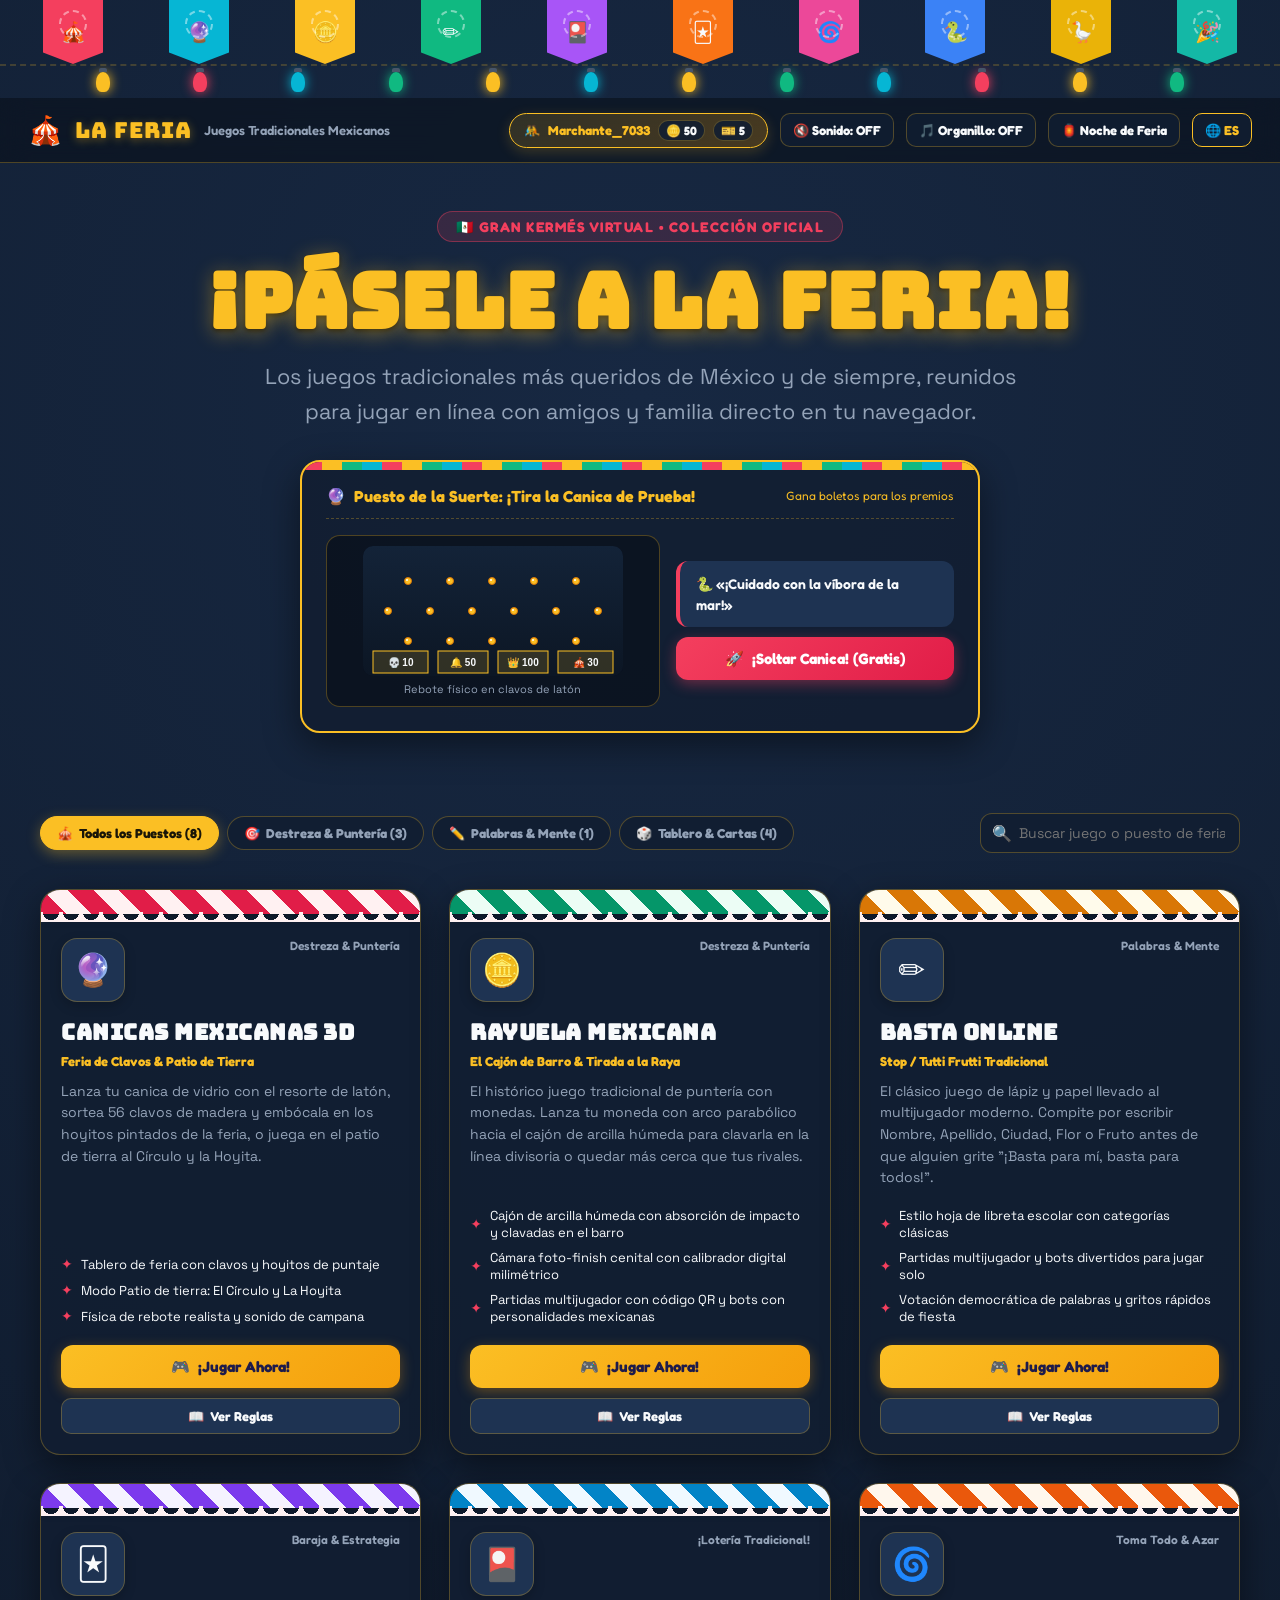
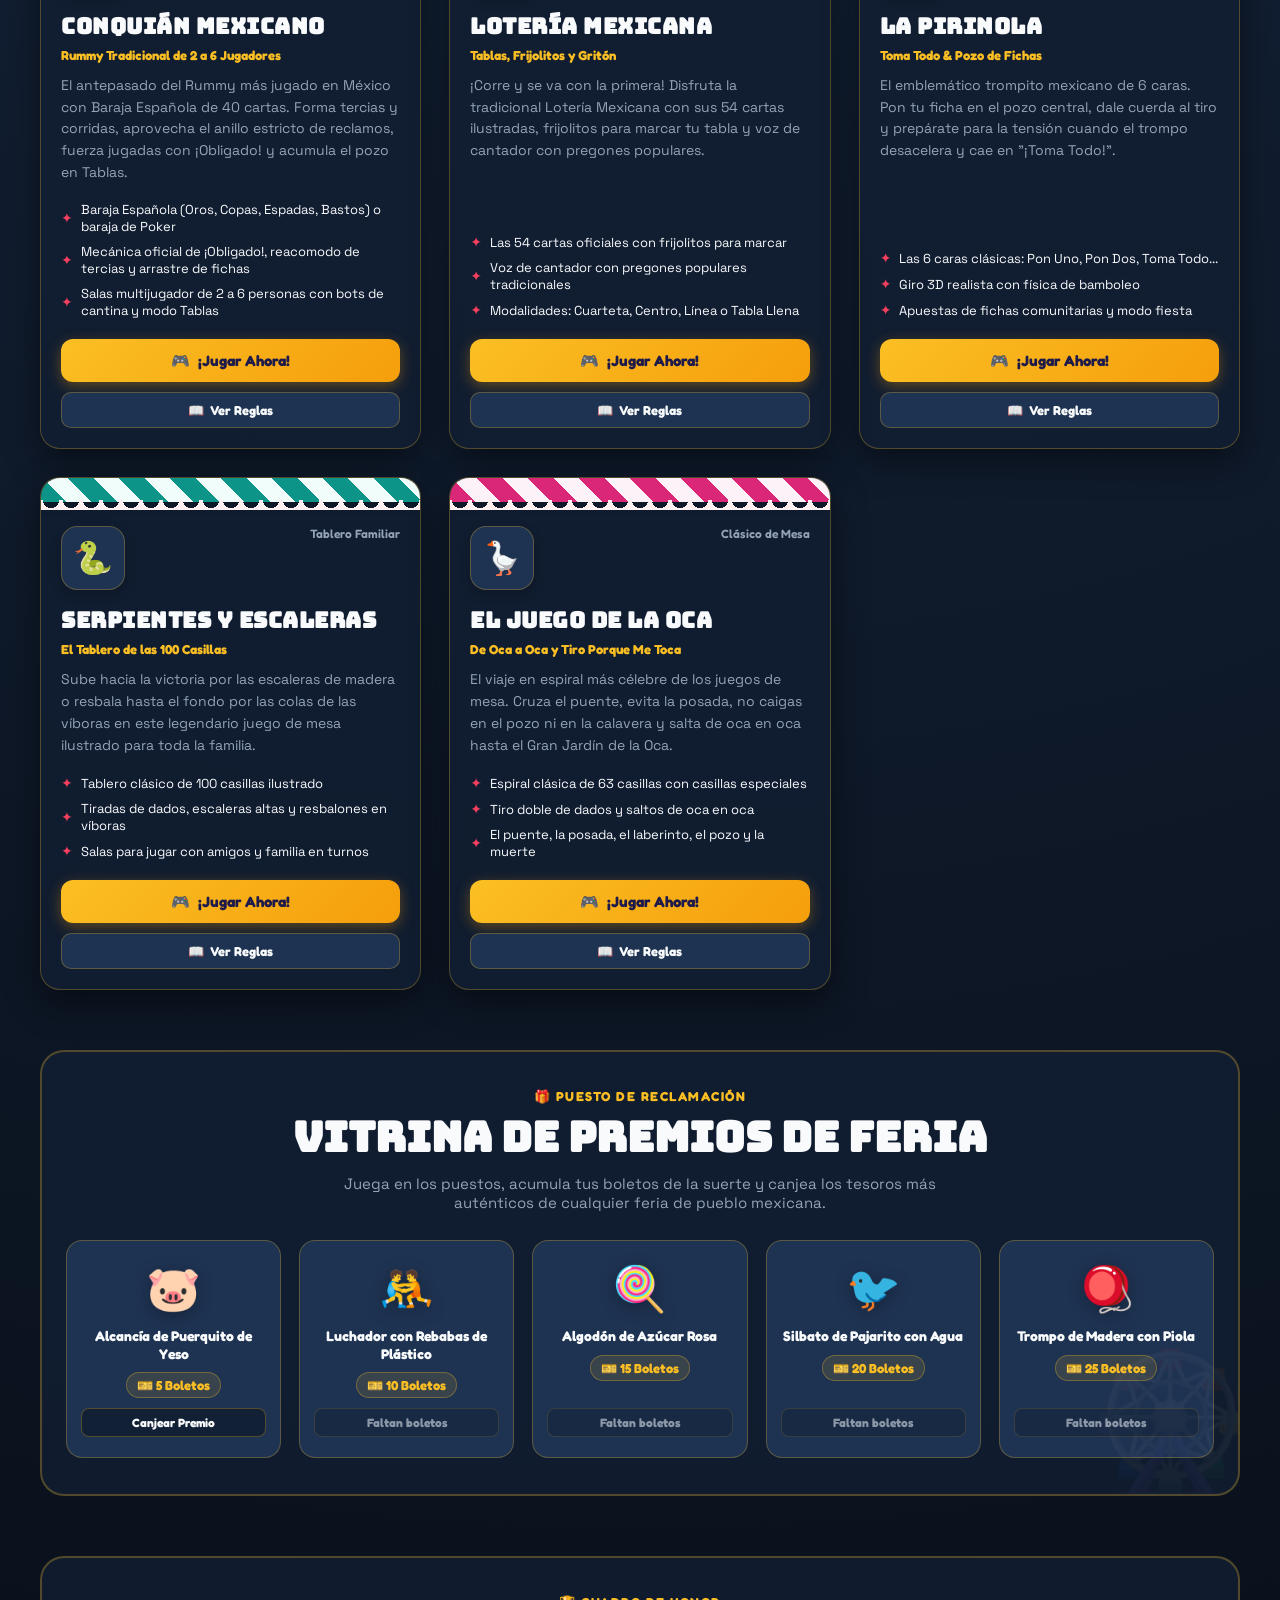
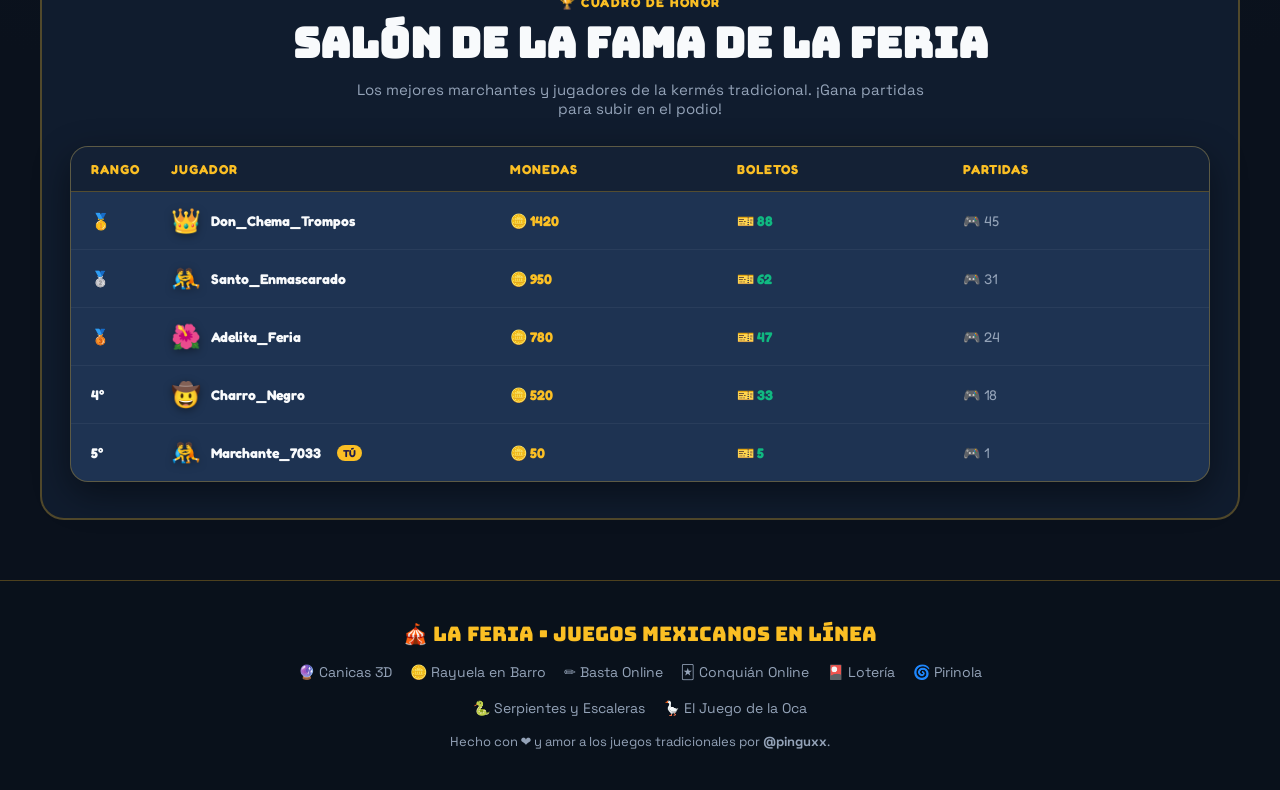
==== commit b3b70720: "feat: complete unified fair economy, passport identity, cross-game launch urls, and salon de la fama" ====
--- a/public/index.html
+++ b/public/index.html
@@ -53,9 +53,12 @@
     </a>
 
     <div class="nav-controls">
-      <div class="ticket-badge" id="navTickets" title="Tus boletos ganados en la feria / Your earned tickets">
-        🎫 <span id="ticketCount">10</span> <span id="ticketWord">Boletos</span>
-      </div>
+      <button class="passport-badge" id="btnPassportToggle" title="Tu Pasaporte de la Feria • Monedas y Boletos / Your Fair Passport">
+        <span id="passportAvatar">🤼</span>
+        <span id="passportNick" class="passport-nick">Invitado</span>
+        <span class="passport-pill-stat">🪙 <strong id="passportCoins">50</strong></span>
+        <span class="passport-pill-stat">🎫 <strong id="passportTickets">5</strong></span>
+      </button>
       <button class="btn-control" id="btnAudioToggle" title="Activar/Desactivar efectos de sonido / Toggle sound effects">
         🔇 Sonido: OFF
       </button>
@@ -156,6 +159,30 @@
       </div>
     </section>
 
+    <!-- Salón de la Fama (Hall of Fame & High Scores) -->
+    <section class="leaderboard-section" id="leaderboardSection" aria-label="Salón de la Fama">
+      <div class="section-header">
+        <div class="section-tag" id="lbSectionTag">🏆 Cuadro de Honor</div>
+        <h2 class="section-title" id="lbSectionTitle">SALÓN DE LA FAMA DE LA FERIA</h2>
+        <p class="section-desc" id="lbSectionDesc">
+          Los mejores marchantes y jugadores de la kermés tradicional. ¡Gana partidas para subir en el podio!
+        </p>
+      </div>
+
+      <div class="leaderboard-card">
+        <div class="leaderboard-header-row">
+          <span>Rango</span>
+          <span>Jugador</span>
+          <span>Monedas</span>
+          <span>Boletos</span>
+          <span>Partidas</span>
+        </div>
+        <div class="leaderboard-body" id="leaderboardList">
+          <!-- Populated by app.js -->
+        </div>
+      </div>
+    </section>
+
   </main>
 
   <!-- Modal for Rules and Details -->
@@ -164,6 +191,16 @@
       <button class="modal-close-btn" id="modalCloseBtn" aria-label="Cerrar ventana">✕</button>
       <div class="modal-content" id="modalContent">
         <!-- Injected dynamically -->
+      </div>
+    </div>
+  </div>
+
+  <!-- Modal for Passport Profile & Cloud PIN -->
+  <div class="modal-overlay" id="passportModalOverlay" role="dialog" aria-modal="true">
+    <div class="modal-container passport-modal-card">
+      <button class="modal-close-btn" id="passportModalCloseBtn" aria-label="Cerrar ventana">✕</button>
+      <div class="modal-content" id="passportModalContent">
+        <!-- Injected dynamically by app.js -->
       </div>
     </div>
   </div>
--- a/public/styles.css
+++ b/public/styles.css
@@ -263,7 +263,46 @@
   gap: 12px;
 }
 
-/* Tickets Counter Badge */
+/* Pasaporte de la Feria Nav Badge */
+.passport-badge {
+  display: inline-flex;
+  align-items: center;
+  gap: 8px;
+  background: linear-gradient(135deg, rgba(251, 191, 36, 0.15), rgba(245, 158, 11, 0.25));
+  border: 1px solid var(--accent-gold);
+  color: var(--text-main);
+  font-family: var(--font-accent);
+  font-weight: 700;
+  font-size: 13px;
+  padding: 6px 14px;
+  border-radius: 9999px;
+  box-shadow: 0 4px 14px rgba(251, 191, 36, 0.2);
+  cursor: pointer;
+  user-select: none;
+  transition: all 0.2s;
+}
+
+.passport-badge:hover {
+  transform: translateY(-2px);
+  background: linear-gradient(135deg, rgba(251, 191, 36, 0.25), rgba(245, 158, 11, 0.35));
+  box-shadow: 0 6px 18px rgba(251, 191, 36, 0.35);
+  border-color: #fde68a;
+}
+
+.passport-nick {
+  font-weight: 800;
+  color: var(--accent-gold);
+}
+
+.passport-pill-stat {
+  background: var(--bg-card);
+  padding: 2px 7px;
+  border-radius: 10px;
+  border: 1px solid var(--border-card);
+  font-size: 12px;
+}
+
+/* Legacy Tickets Counter Badge */
 .ticket-badge {
   display: inline-flex;
   align-items: center;
@@ -1061,6 +1100,134 @@
 .code-string { color: #10b981; }
 .code-comment { color: #64748b; font-style: italic; }
 
+/* Salón de la Fama (Leaderboard) */
+.leaderboard-section {
+  background: var(--bg-card);
+  border: 2px solid var(--border-card);
+  border-radius: 24px;
+  padding: 36px 28px;
+  margin-bottom: 60px;
+}
+
+.leaderboard-card {
+  background: var(--bg-elevated);
+  border: 1px solid var(--border-card);
+  border-radius: 18px;
+  overflow: hidden;
+  box-shadow: var(--shadow-card);
+}
+
+.leaderboard-header-row {
+  display: grid;
+  grid-template-columns: 80px 1.5fr 1fr 1fr 1fr;
+  padding: 14px 20px;
+  background: rgba(0, 0, 0, 0.35);
+  border-bottom: 1px solid var(--border-card);
+  font-family: var(--font-accent);
+  font-weight: 800;
+  font-size: 13px;
+  color: var(--accent-gold);
+  text-transform: uppercase;
+  letter-spacing: 1px;
+}
+
+.leaderboard-row {
+  display: grid;
+  grid-template-columns: 80px 1.5fr 1fr 1fr 1fr;
+  align-items: center;
+  padding: 14px 20px;
+  border-bottom: 1px solid rgba(255, 255, 255, 0.05);
+  font-family: var(--font-accent);
+  font-size: 14px;
+  transition: background 0.15s;
+}
+
+.leaderboard-row:hover {
+  background: rgba(251, 191, 36, 0.08);
+}
+
+.leaderboard-row:last-child {
+  border-bottom: none;
+}
+
+.podium-rank {
+  font-weight: 800;
+  display: inline-flex;
+  align-items: center;
+  gap: 4px;
+}
+
+.rank-1 { color: #fbbf24; font-size: 16px; font-weight: 900; }
+.rank-2 { color: #94a3b8; font-size: 15px; font-weight: 800; }
+.rank-3 { color: #d97706; font-size: 15px; font-weight: 800; }
+
+.player-info-cell {
+  display: flex;
+  align-items: center;
+  gap: 10px;
+  font-weight: 800;
+}
+
+.player-avatar {
+  font-size: 24px;
+  filter: drop-shadow(0 2px 4px rgba(0,0,0,0.4));
+}
+
+.passport-modal-card {
+  max-width: 520px;
+}
+
+.avatar-grid {
+  display: flex;
+  flex-wrap: wrap;
+  gap: 8px;
+  margin: 12px 0 20px;
+}
+
+.avatar-choice-btn {
+  background: var(--bg-elevated);
+  border: 2px solid var(--border-card);
+  border-radius: 12px;
+  font-size: 24px;
+  width: 48px;
+  height: 48px;
+  display: flex;
+  align-items: center;
+  justify-content: center;
+  cursor: pointer;
+  transition: all 0.2s;
+}
+
+.avatar-choice-btn:hover {
+  transform: scale(1.1);
+  border-color: var(--accent-gold);
+}
+
+.avatar-choice-btn.selected {
+  border-color: var(--accent-gold);
+  background: rgba(251, 191, 36, 0.25);
+  box-shadow: 0 0 12px rgba(251, 191, 36, 0.4);
+}
+
+.passport-form-input {
+  width: 100%;
+  background: var(--bg-elevated);
+  border: 1px solid var(--border-card);
+  border-radius: 12px;
+  padding: 12px 14px;
+  color: var(--text-main);
+  font-family: var(--font-accent);
+  font-size: 15px;
+  font-weight: 600;
+  outline: none;
+  margin-bottom: 16px;
+  transition: border-color 0.2s;
+}
+
+.passport-form-input:focus {
+  border-color: var(--accent-gold);
+}
+
 /* Modal */
 .modal-overlay {
   position: fixed;
@@ -1382,6 +1549,43 @@
     min-height: 36px;
   }
 
+  /* Leaderboard Mobile */
+  .leaderboard-section {
+    padding: 24px 14px;
+    border-radius: 18px;
+    margin-bottom: 40px;
+  }
+
+  .leaderboard-header-row {
+    grid-template-columns: 45px 1.4fr 1fr 1fr;
+    padding: 10px 12px;
+    font-size: 11px;
+  }
+
+  .leaderboard-row {
+    grid-template-columns: 45px 1.4fr 1fr 1fr;
+    padding: 10px 12px;
+    font-size: 12px;
+  }
+
+  .leaderboard-header-row span:last-child,
+  .leaderboard-row span:last-child {
+    display: none;
+  }
+
+  .passport-badge {
+    padding: 5px 10px;
+    font-size: 11px;
+    gap: 5px;
+  }
+
+  .passport-nick {
+    max-width: 80px;
+    overflow: hidden;
+    text-overflow: ellipsis;
+    white-space: nowrap;
+  }
+
   /* Modal */
   .modal-overlay {
     padding: 12px;
